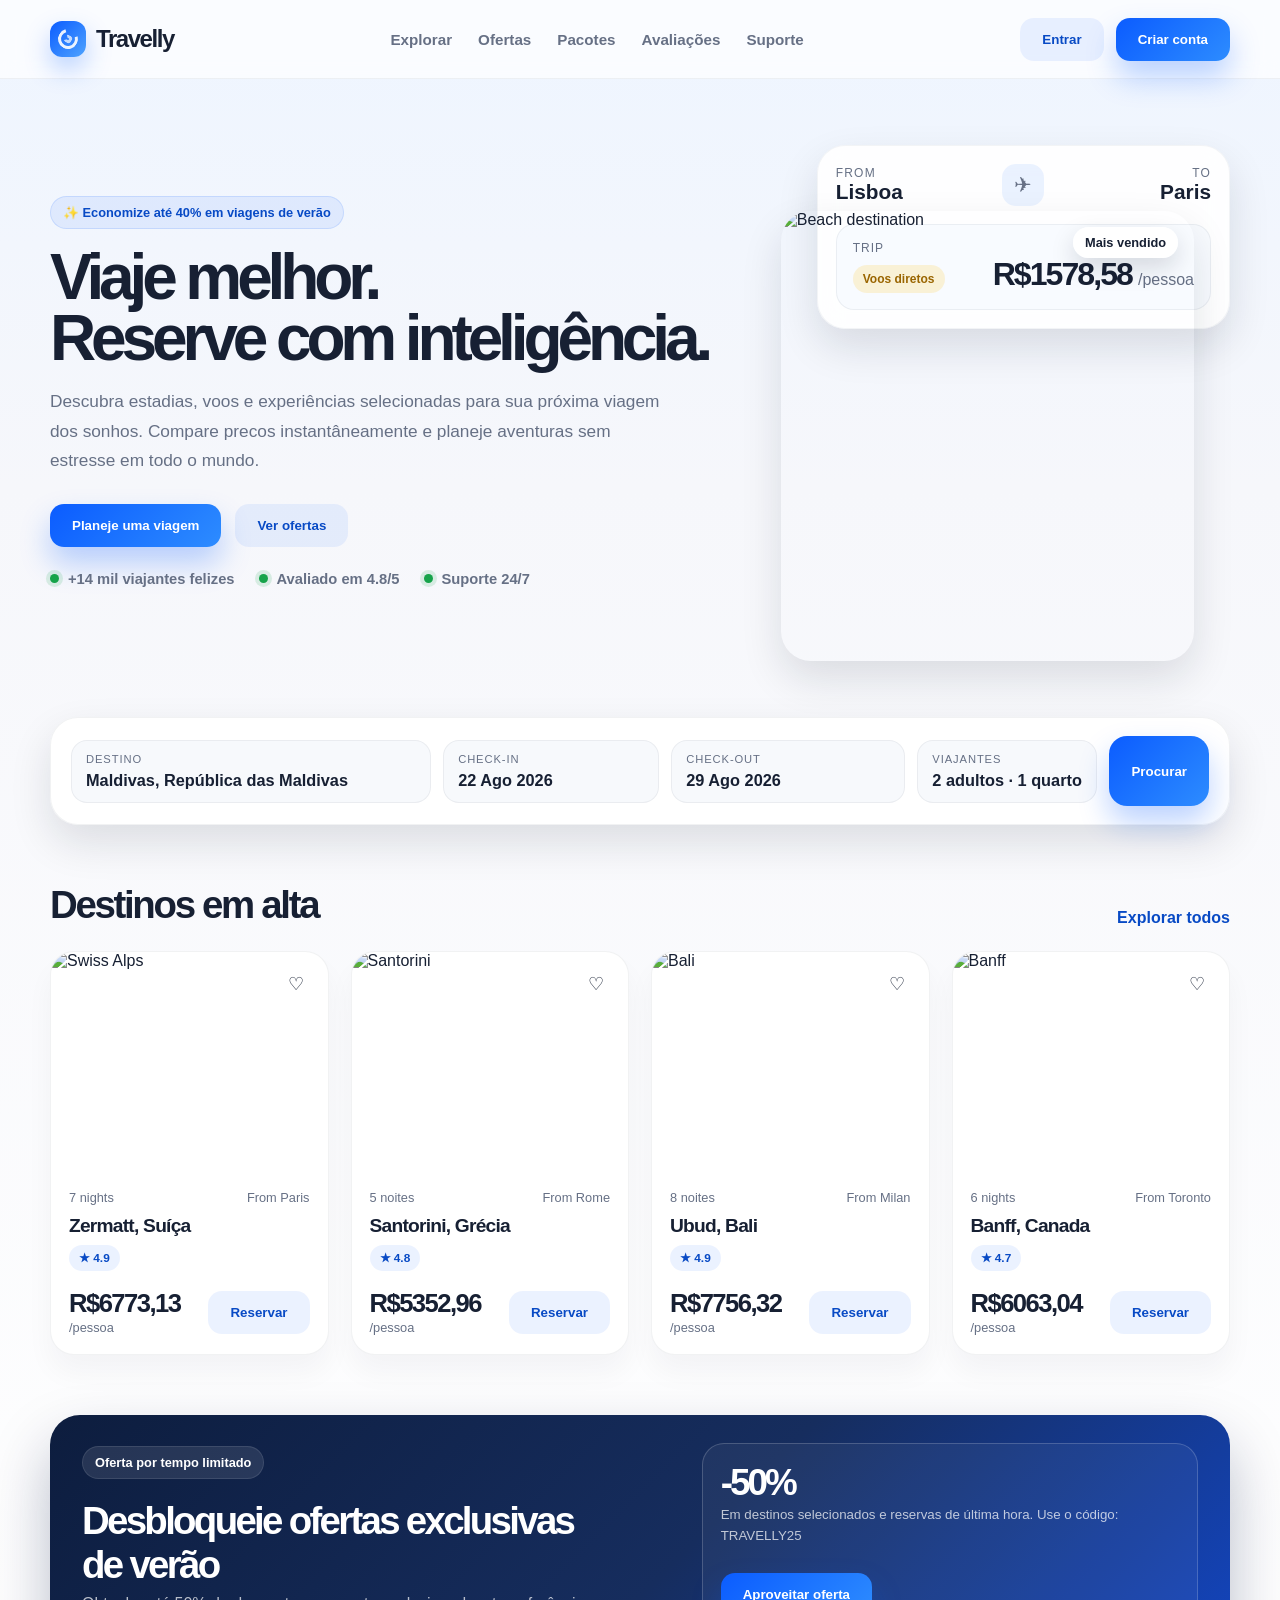
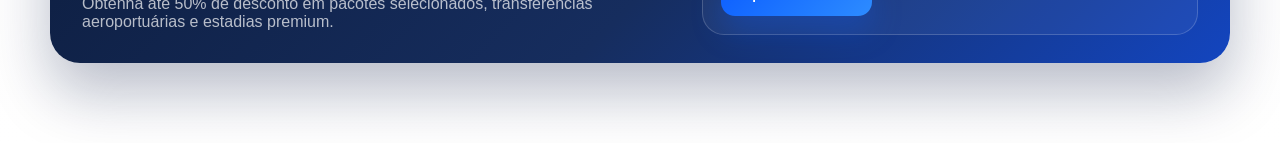
==== index.html @ 36fbe2f3 "Tradução dos <nav>" ====
<!DOCTYPE html>
<html lang="en">
    
  <head>
    <meta charset="UTF-8" />
    <meta name="viewport" content="width=device-width, initial-scale=1.0" />
    <link rel="stylesheet" href="styles.css" />
    <title>Travelly | Reserve sua próxima aventura</title> 
  </head>
  <body>
    
    <header class="topbar">
      <div class="container nav">
        <div class="brand" aria-label="Travelly brand">
          <span class="brand-mark" aria-hidden="true"></span>
          <span>Travelly</span>
        </div>

        <nav class="nav-links" aria-label="Main navigation">
          <a href="#explore">Explorar</a>
          <a href="#offers">Ofertas</a>
          <a href="/pages/packages.html">Pacotes</a>
          <a href="/pages/review.html">Avaliações</a>
          <a href="/pages/support.html">Suporte</a>
        </nav>

        <div class="nav-actions">
          <a href="/pages/login.html"><button class="btn btn-secondary">Entrar</button></a>
          <a href="/pages/createaccount.html"><button class="btn btn-primary">Criar conta</button></a>
        </div>
      </div>
    </header>

    <section class="hero">
      <div class="container hero-inner">
        <div>
          <div class="eyebrow">✨ Economize até 40% em viagens de verão</div>
          <h1>Viaje melhor.<br />Reserve com inteligência.</h1>
          <p class="lead">
            Descubra estadias, voos e experiências selecionadas para sua próxima viagem dos sonhos.
            Compare precos instantâneamente e planeje aventuras sem estresse em todo o mundo.
          </p>

          <div class="hero-actions">
            <button class="btn btn-primary">Planeje uma viagem</button>
            <button class="btn btn-secondary">Ver ofertas</button>
          </div>

          <div class="mini-meta">
            <span><i class="dot"></i>+14 mil viajantes felizes</span>
            <span><i class="dot"></i>Avaliado em 4.8/5 </span>
            <span><i class="dot"></i>Suporte 24/7 </span>
          </div>
        </div>

        <div class="hero-visual" aria-label="Holiday destination showcase">
          <div class="flight-card">
            <div class="journey">
              <div>
                <div style="font-size: 0.75rem; text-transform: uppercase; letter-spacing: 0.1em; color: var(--muted);">From</div>
                <div class="city">Lisboa</div>
              </div>
              <div class="airplane" aria-hidden="true">✈</div>
              <div style="text-align: right;">
                <div style="font-size: 0.75rem; text-transform: uppercase; letter-spacing: 0.1em; color: var(--muted);">To</div>
                <div class="city">Paris</div>
              </div>
            </div>

            <div class="flight-info">
              <div>
                <div style="font-size: 0.75rem; color: var(--muted); text-transform: uppercase; letter-spacing: 0.08em; margin-bottom: 10px;">Trip</div>
                <div class="tag">Voos diretos</div>
              </div>

              <div class="price">
                <strong>R$1578,58</strong>
                <span>/pessoa</span>
              </div>
            </div>
          </div>

          <div class="flight-hero">
            <span class="badge">Mais vendido</span>
            <img src="https://images.unsplash.com/photo-1507525428034-b723cf961d3e?auto=format&fit=crop&w=900&q=80" alt="Beach destination" />
          </div>
        </div>
      </div>
    </section>

    <div class="container booking-bar">
      <div class="booking-panel">
        <div class="booking-grid">
          <div class="field">
            <small>Destino</small>
            <strong>Maldivas, República das Maldivas</strong>
          </div>

          <div class="field">
            <small>Check-in</small>
            <strong>22 Ago 2026</strong>
          </div>

          <div class="field">
            <small>Check-out</small>
            <strong>29 Ago 2026</strong>
          </div>

          <div class="field">
            <small>Viajantes</small>
            <strong>2 adultos · 1 quarto</strong>
          </div>

          <button class="btn btn-primary search-btn">Procurar</button>
        </div>
      </div>
    </div>

    <main>
      <div class="container">
        <div class="section-head" id="explore">
          <h2>Destinos em alta</h2>
          <a href="#" class="link-more">Explorar todos</a>
        </div>

        <section class="cards" aria-label="Destinations">
          <article class="card">
            <div class="card-media">
              <img src="https://images.unsplash.com/photo-1501785888041-af3ef285b470?auto=format&fit=crop&w=900&q=80" alt="Swiss Alps" />
              <span class="favorite">♡</span>
            </div>
            <div class="card-body">
              <div class="meta-row">
                <span>7 nights</span>
                <span>From Paris</span>
              </div>
              <h3 class="destination">Zermatt, Suíça</h3>
              <div class="rating">★ 4.9</div>
              <div class="price-row">
                <div>
                  <strong>R$6773,13</strong>
                  <span>/pessoa</span>
                </div>
                <button class="btn btn-secondary">Reservar</button>
              </div>
            </div>
          </article>

          <article class="card">
            <div class="card-media">
              <img src="https://images.unsplash.com/photo-1493246507139-91e8fad9978e?auto=format&fit=crop&w=900&q=80" alt="Santorini" />
              <span class="favorite">♡</span>
            </div>
            <div class="card-body">
              <div class="meta-row">
                <span>5 noites</span>
                <span>From Rome</span>
              </div>
              <h3 class="destination">Santorini, Grécia</h3>
              <div class="rating">★ 4.8</div>
              <div class="price-row">
                <div>
                  <strong>R$5352,96</strong>
                  <span>/pessoa</span>
                </div>
                <button class="btn btn-secondary">Reservar</button>
              </div>
            </div>
          </article>

          <article class="card">
            <div class="card-media">
              <img src="https://images.unsplash.com/photo-1528127269322-539801943592?auto=format&fit=crop&w=900&q=80" alt="Bali" />
              <span class="favorite">♡</span>
            </div>
            <div class="card-body">
              <div class="meta-row">
                <span>8 noites</span>
                <span>From Milan</span>
              </div>
              <h3 class="destination">Ubud, Bali</h3>
              <div class="rating">★ 4.9</div>
              <div class="price-row">
                <div>
                  <strong>R$7756,32</strong>
                  <span>/pessoa</span>
                </div>
                <button class="btn btn-secondary">Reservar</button>
              </div>
            </div>
          </article>

          <article class="card">
            <div class="card-media">
              <img src="https://images.unsplash.com/photo-1476514525535-07fb3b4ae5f1?auto=format&fit=crop&w=900&q=80" alt="Banff" />
              <span class="favorite">♡</span>
            </div>
            <div class="card-body">
              <div class="meta-row">
                <span>6 nights</span>
                <span>From Toronto</span>
              </div>
              <h3 class="destination">Banff, Canada</h3>
              <div class="rating">★ 4.7</div>
              <div class="price-row">
                <div>
                  <strong>R$6063,04</strong>
                  <span>/pessoa</span>
                </div>
                <button class="btn btn-secondary">Reservar</button>
              </div>
            </div>
          </article>
        </section>

        <div class="cta-banner" id="offers">
          <div>
            <div class="eyebrow" style="background: rgba(255,255,255,0.1); color: white; border-color: rgba(255,255,255,0.1); display: inline-flex; margin-bottom: 20px;">Oferta por tempo limitado</div>
            <h3>Desbloqueie ofertas exclusivas<br />de verão</h3>
            <p>Obtenha até 50% de desconto em pacotes selecionados, transferências aeroportuárias e estadias premium.</p>
          </div>

          <div class="promo-box">
            <div class="discount">-50%</div>
            <small>Em destinos selecionados e reservas de última hora. Use o código: TRAVELLY25</small>
            <br />
            <button class="btn btn-primary" style="margin-top: 8px;">Aproveitar oferta</button>
          </div>
        </div>
      </div>
    </main>
  </body>
</html>
---- styles.css ----
:root {
	--primary: #0b5cff;
	--primary-dark: #084ac5;
	--accent: #ffb703;
	--text: #172033;
	--muted: #667085;
	--card: #ffffff;
	--bg: #f4f7fb;
	--success: #16a34a;
	--shadow: 0 18px 42px rgba(15, 23, 42, 0.12);
}

* { box-sizing: border-box; }

html { scroll-behavior: smooth; }

body {
	margin: 0;
	font-family: Arial, Helvetica, sans-serif;
	background: linear-gradient(180deg, #eef5ff 0%, #f6f7fb 28%, #ffffff 100%);
	color: var(--text);
}

img { max-width: 100%; display: block; }

a { text-decoration: none; color: inherit; }

.container {
	width: min(1180px, calc(100% - 32px));
	margin: 0 auto;
}

.topbar {
	background: rgba(255, 255, 255, 0.7);
	-webkit-backdrop-filter: blur(10px);
	backdrop-filter: blur(10px);
	border-bottom: 1px solid rgba(23, 32, 51, 0.06);
	position: sticky;
	top: 0;
	z-index: 50;
}

.nav {
	display: flex;
	align-items: center;
	justify-content: space-between;
	gap: 20px;
	min-height: 78px;
}

.brand {
	display: flex;
	align-items: center;
	gap: 10px;
	font-weight: 800;
	font-size: 1.5rem;
	letter-spacing: -0.06em;
}

.brand-mark {
	width: 36px;
	height: 36px;
	border-radius: 12px;
	background: linear-gradient(135deg, var(--primary), #4ea3ff);
	position: relative;
	box-shadow: 0 12px 26px rgba(11, 92, 255, 0.28);
}

.brand-mark::before,
.brand-mark::after {
	content: "";
	position: absolute;
	inset: 8px;
	border-radius: 50%;
	border: 3px solid rgba(255, 255, 255, 0.9);
	border-top-color: transparent;
	transform: rotate(30deg);
}

.brand-mark::after {
	inset: 14px;
	border-color: rgba(255, 255, 255, 0.7);
	border-left-color: transparent;
}

.nav-links {
	display: flex;
	align-items: center;
	gap: 26px;
	color: var(--muted);
	font-weight: 600;
	font-size: 0.95rem;
}

.nav-links a:hover { color: var(--text); }

.nav-actions {
	display: flex;
	align-items: center;
	gap: 12px;
}

.btn {
	display: inline-flex;
	align-items: center;
	justify-content: center;
	border: none;
	border-radius: 14px;
	padding: 14px 22px;
	font-weight: 700;
	cursor: pointer;
	transition: transform 0.2s ease, box-shadow 0.2s ease;
}

.btn:hover { transform: translateY(-1px); }

.btn-primary {
	background: linear-gradient(135deg, var(--primary), #2d8cff);
	color: white;
	box-shadow: 0 16px 30px rgba(11, 92, 255, 0.28);
}

.btn-secondary {
	background: rgba(11, 92, 255, 0.08);
	color: var(--primary-dark);
}

.hero {
	position: relative;
	padding: 42px 0 72px;
}

.hero-inner {
	display: grid;
	grid-template-columns: 1.2fr 0.8fr;
	align-items: center;
	gap: 32px;
}

.eyebrow {
	display: inline-flex;
	align-items: center;
	gap: 8px;
	background: rgba(11, 92, 255, 0.08);
	color: var(--primary-dark);
	border: 1px solid rgba(11, 92, 255, 0.12);
	padding: 8px 12px;
	border-radius: 999px;
	font-size: 0.8rem;
	font-weight: 700;
	margin-bottom: 18px;
}

h1 {
	font-size: clamp(2.8rem, 5vw, 5rem);
	line-height: 0.96;
	letter-spacing: -0.08em;
	margin: 0 0 18px;
}

.lead {
	font-size: 1.08rem;
	color: var(--muted);
	line-height: 1.7;
	max-width: 620px;
}

.hero-actions {
	display: flex;
	align-items: center;
	gap: 14px;
	margin: 28px 0 24px;
}

.mini-meta {
	display: flex;
	flex-wrap: wrap;
	align-items: center;
	gap: 24px;
	color: var(--muted);
	font-size: 0.92rem;
	font-weight: 600;
}

.mini-meta span { display: flex; align-items: center; gap: 9px; }

.dot {
	width: 9px;
	height: 9px;
	border-radius: 50%;
	background: var(--success);
	box-shadow: 0 0 0 4px rgba(22, 163, 74, 0.14);
}

.hero-visual { position: relative; min-height: 540px; }

.flight-card {
	position: absolute;
	right: 0;
	top: 24px;
	width: min(90%, 420px);
	background: rgba(255, 255, 255, 0.9);
	-webkit-backdrop-filter: blur(12px);
	backdrop-filter: blur(12px);
	border: 1px solid rgba(100, 116, 139, 0.08);
	border-radius: 28px;
	box-shadow: var(--shadow);
	padding: 18px;
}

.flight-hero {
	position: absolute;
	left: 10px;
	bottom: 0;
	width: min(90%, 430px);
	border-radius: 30px;
	overflow: hidden;
	box-shadow: var(--shadow);
}

.flight-hero img { width: 100%; height: 450px; object-fit: cover; }

.badge {
	position: absolute;
	top: 16px;
	right: 16px;
	background: rgba(255, 255, 255, 0.9);
	color: var(--text);
	border-radius: 999px;
	padding: 8px 12px;
	font-size: 0.8rem;
	font-weight: 700;
	box-shadow: 0 10px 25px rgba(15, 23, 42, 0.15);
}

.journey {
	display: grid;
	grid-template-columns: 1fr auto 1fr;
	align-items: center;
	gap: 14px;
	margin-bottom: 18px;
	font-size: 0.88rem;
	color: var(--muted);
}

.city { font-size: 1.3rem; font-weight: 800; color: var(--text); }

.airplane {
	width: 42px;
	height: 42px;
	display: grid;
	place-items: center;
	font-size: 1.3rem;
	background: rgba(11, 92, 255, 0.08);
	border-radius: 14px;
}

.flight-info {
	display: flex;
	justify-content: space-between;
	align-items: end;
	gap: 12px;
	background: #f8fbff;
	border: 1px solid rgba(23, 32, 51, 0.06);
	border-radius: 18px;
	padding: 16px;
}

.price { display: flex; align-items: baseline; gap: 6px; }
.price strong { font-size: 2rem; letter-spacing: -0.06em; }
.price span { color: var(--muted); }

.tag {
	display: inline-block;
	background: rgba(255, 183, 3, 0.16);
	color: #9a6500;
	border-radius: 999px;
	padding: 7px 10px;
	font-size: 0.75rem;
	font-weight: 800;
}

.booking-bar { position: relative; margin-top: -16px; z-index: 10; }

.booking-panel {
	background: rgba(255, 255, 255, 0.9);
	border: 1px solid rgba(23, 32, 51, 0.06);
	border-radius: 28px;
	box-shadow: var(--shadow);
	padding: 18px 20px;
}

.booking-grid {
	display: grid;
	grid-template-columns: 2fr 1.2fr 1.3fr 1fr auto;
	gap: 12px;
	align-items: center;
}

.field {
	background: #f7f9fc;
	border: 1px solid rgba(23, 32, 51, 0.06);
	border-radius: 16px;
	padding: 12px 14px;
}

.field small {
	display: block;
	font-size: 0.7rem;
	color: var(--muted);
	margin-bottom: 6px;
	text-transform: uppercase;
	letter-spacing: 0.08em;
}

.field strong { display: block; font-size: 1.02rem; }
.search-btn { height: 100%; min-height: 70px; border-radius: 18px; }

main { padding: 58px 0 80px; }

.section-head {
	display: flex;
	align-items: end;
	justify-content: space-between;
	gap: 20px;
	margin-bottom: 24px;
}

.section-head h2 {
	margin: 0;
	font-size: clamp(2rem, 3vw, 2.7rem);
	letter-spacing: -0.06em;
}

.link-more { color: var(--primary-dark); font-weight: 700; }

.cards {
	display: grid;
	grid-template-columns: repeat(4, minmax(0, 1fr));
	gap: 22px;
}

.card {
	background: var(--card);
	border: 1px solid rgba(23, 32, 51, 0.06);
	border-radius: 24px;
	overflow: hidden;
	box-shadow: 0 18px 28px rgba(15, 23, 42, 0.04);
}

.card-media { position: relative; height: 220px; }
.card-media img { width: 100%; height: 100%; object-fit: cover; }

.favorite {
	position: absolute;
	top: 14px;
	right: 14px;
	width: 36px;
	height: 36px;
	border-radius: 50%;
	display: grid;
	place-items: center;
	background: rgba(255, 255, 255, 0.9);
	font-size: 1.1rem;
}

.card-body { padding: 18px; }

.meta-row {
	display: flex;
	justify-content: space-between;
	gap: 12px;
	color: var(--muted);
	font-size: 0.8rem;
	margin-bottom: 10px;
}

.destination {
	font-size: 1.2rem;
	font-weight: 800;
	letter-spacing: -0.04em;
	margin: 0 0 8px;
}

.rating {
	display: inline-flex;
	align-items: center;
	gap: 6px;
	background: rgba(11, 92, 255, 0.08);
	color: var(--primary-dark);
	padding: 6px 10px;
	border-radius: 999px;
	font-size: 0.74rem;
	font-weight: 700;
}

.price-row {
	display: flex;
	justify-content: space-between;
	align-items: center;
	margin-top: 18px;
	gap: 12px;
}

.price-row strong { font-size: 1.6rem; letter-spacing: -0.06em; }
.price-row span { color: var(--muted); font-size: 0.8rem; }

.cta-banner {
	margin-top: 60px;
	background: linear-gradient(135deg, #0d1d3e, #162d5e 54%, #1345bf);
	border-radius: 30px;
	padding: 28px 32px;
	color: white;
	display: grid;
	grid-template-columns: 1.2fr 1fr;
	align-items: center;
	gap: 24px;
	box-shadow: 0 30px 60px rgba(7, 22, 64, 0.28);
}

.cta-banner h3 {
	margin: 0 0 8px;
	font-size: clamp(2rem, 3vw, 3rem);
	letter-spacing: -0.07em;
}

.cta-banner p { margin: 0; color: rgba(255, 255, 255, 0.7); font-size: 1rem; }

.promo-box {
	background: rgba(255, 255, 255, 0.05);
	border: 1px solid rgba(255, 255, 255, 0.18);
	border-radius: 22px;
	padding: 18px;
}

.promo-box .discount { font-size: 2.3rem; font-weight: 800; letter-spacing: -0.08em; }
.promo-box small { display: block; line-height: 1.6; color: rgba(255, 255, 255, 0.72); }

@media (max-width: 1024px) {
	.hero-inner, .cta-banner, .cards { grid-template-columns: 1fr 1fr; }
	.booking-grid { grid-template-columns: 1fr 1fr 1fr; }
	.search-btn { min-height: 58px; }
}

@media (max-width: 760px) {
	.nav-links, .nav-actions { display: none; }
	.hero-inner, .cards, .booking-grid, .cta-banner { grid-template-columns: 1fr; }
	.hero-visual { min-height: 420px; }
	.flight-card { width: 100%; position: relative; top: 0; }
	.flight-hero { position: relative; left: 0; width: 100%; }
	.section-head { flex-direction: column; align-items: flex-start; }
}
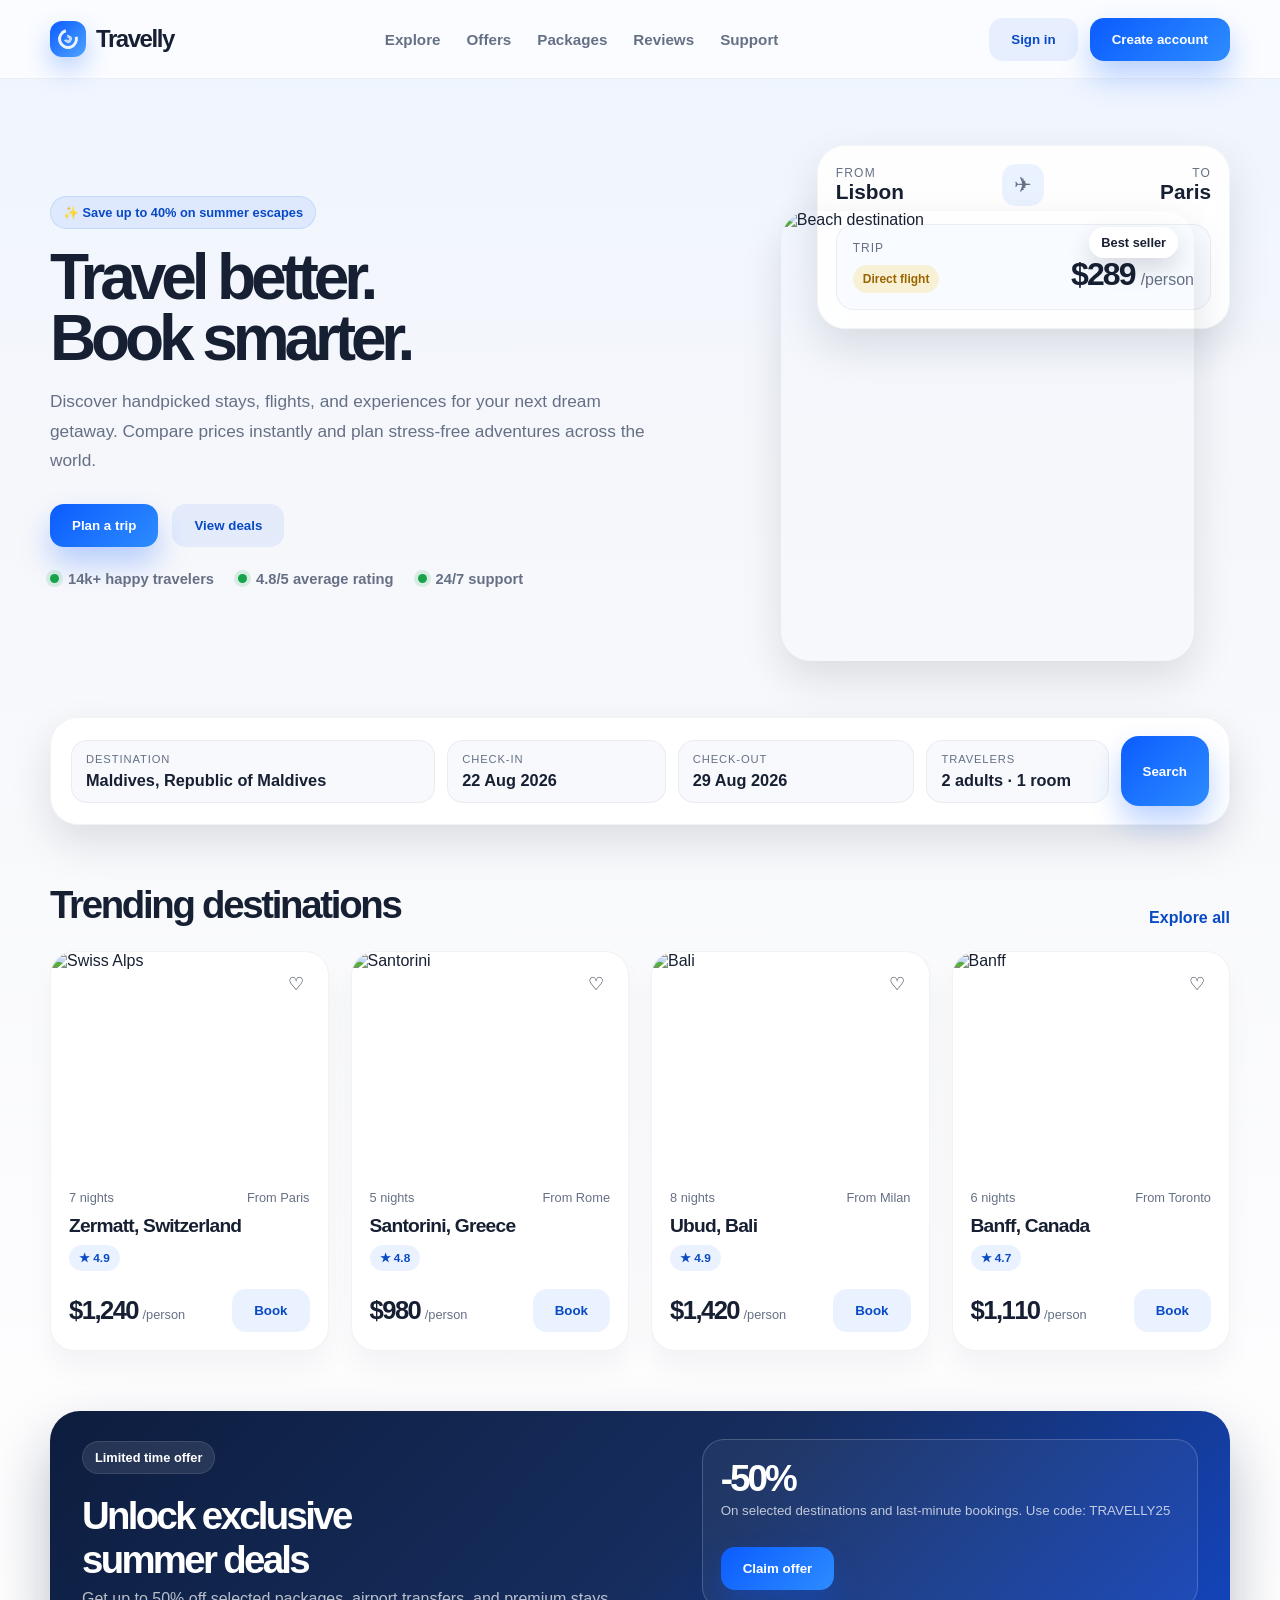
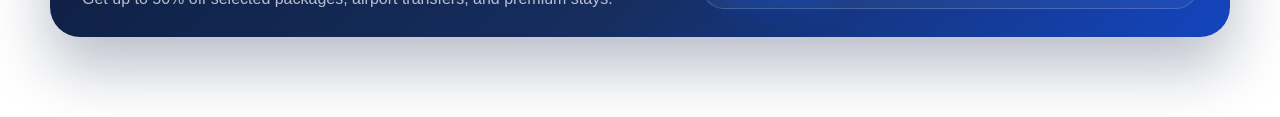
==== commit f6fda69e: "Introdução da page support e redirecionamento em todas as pages pelo nome Travelly" ====
--- a/index.html
+++ b/index.html
@@ -5,7 +5,7 @@
     <meta charset="UTF-8" />
     <meta name="viewport" content="width=device-width, initial-scale=1.0" />
     <link rel="stylesheet" href="styles.css" />
-    <title>Travelly | Reserve sua próxima aventura</title> 
+    <title>Travelly | Book your next adventure</title> 
   </head>
   <body>
     
@@ -13,20 +13,20 @@
       <div class="container nav">
         <div class="brand" aria-label="Travelly brand">
           <span class="brand-mark" aria-hidden="true"></span>
-          <span>Travelly</span>
+          <a href="/index.html"><span>Travelly</span></a>
         </div>
 
         <nav class="nav-links" aria-label="Main navigation">
-          <a href="#explore">Explorar</a>
-          <a href="#offers">Ofertas</a>
-          <a href="/pages/packages.html">Pacotes</a>
-          <a href="/pages/review.html">Avaliações</a>
-          <a href="/pages/support.html">Suporte</a>
+          <a href="#explore">Explore</a>
+          <a href="#offers">Offers</a>
+          <a href="/pages/packages.html">Packages</a>
+          <a href="/pages/review.html">Reviews</a>
+          <a href="/pages/support.html">Support</a>
         </nav>
 
         <div class="nav-actions">
-          <a href="/pages/login.html"><button class="btn btn-secondary">Entrar</button></a>
-          <a href="/pages/createaccount.html"><button class="btn btn-primary">Criar conta</button></a>
+          <a href="/pages/login.html"><button class="btn btn-secondary">Sign in</button></a>
+          <a href="/pages/createaccount.html"><button class="btn btn-primary">Create account</button></a>
         </div>
       </div>
     </header>
@@ -34,22 +34,22 @@
     <section class="hero">
       <div class="container hero-inner">
         <div>
-          <div class="eyebrow">✨ Economize até 40% em viagens de verão</div>
-          <h1>Viaje melhor.<br />Reserve com inteligência.</h1>
+          <div class="eyebrow">✨ Save up to 40% on summer escapes</div>
+          <h1>Travel better.<br />Book smarter.</h1>
           <p class="lead">
-            Descubra estadias, voos e experiências selecionadas para sua próxima viagem dos sonhos.
-            Compare precos instantâneamente e planeje aventuras sem estresse em todo o mundo.
+            Discover handpicked stays, flights, and experiences for your next dream getaway.
+            Compare prices instantly and plan stress-free adventures across the world.
           </p>
 
           <div class="hero-actions">
-            <button class="btn btn-primary">Planeje uma viagem</button>
-            <button class="btn btn-secondary">Ver ofertas</button>
+            <button class="btn btn-primary">Plan a trip</button>
+            <button class="btn btn-secondary">View deals</button>
           </div>
 
           <div class="mini-meta">
-            <span><i class="dot"></i>+14 mil viajantes felizes</span>
-            <span><i class="dot"></i>Avaliado em 4.8/5 </span>
-            <span><i class="dot"></i>Suporte 24/7 </span>
+            <span><i class="dot"></i>14k+ happy travelers</span>
+            <span><i class="dot"></i>4.8/5 average rating</span>
+            <span><i class="dot"></i>24/7 support</span>
           </div>
         </div>
 
@@ -58,7 +58,7 @@
             <div class="journey">
               <div>
                 <div style="font-size: 0.75rem; text-transform: uppercase; letter-spacing: 0.1em; color: var(--muted);">From</div>
-                <div class="city">Lisboa</div>
+                <div class="city">Lisbon</div>
               </div>
               <div class="airplane" aria-hidden="true">✈</div>
               <div style="text-align: right;">
@@ -70,18 +70,18 @@
             <div class="flight-info">
               <div>
                 <div style="font-size: 0.75rem; color: var(--muted); text-transform: uppercase; letter-spacing: 0.08em; margin-bottom: 10px;">Trip</div>
-                <div class="tag">Voos diretos</div>
+                <div class="tag">Direct flight</div>
               </div>
 
               <div class="price">
-                <strong>R$1578,58</strong>
-                <span>/pessoa</span>
+                <strong>$289</strong>
+                <span>/person</span>
               </div>
             </div>
           </div>
 
           <div class="flight-hero">
-            <span class="badge">Mais vendido</span>
+            <span class="badge">Best seller</span>
             <img src="https://images.unsplash.com/photo-1507525428034-b723cf961d3e?auto=format&fit=crop&w=900&q=80" alt="Beach destination" />
           </div>
         </div>
@@ -92,26 +92,26 @@
       <div class="booking-panel">
         <div class="booking-grid">
           <div class="field">
-            <small>Destino</small>
-            <strong>Maldivas, República das Maldivas</strong>
+            <small>Destination</small>
+            <strong>Maldives, Republic of Maldives</strong>
           </div>
 
           <div class="field">
             <small>Check-in</small>
-            <strong>22 Ago 2026</strong>
+            <strong>22 Aug 2026</strong>
           </div>
 
           <div class="field">
             <small>Check-out</small>
-            <strong>29 Ago 2026</strong>
-          </div>
-
-          <div class="field">
-            <small>Viajantes</small>
-            <strong>2 adultos · 1 quarto</strong>
-          </div>
-
-          <button class="btn btn-primary search-btn">Procurar</button>
+            <strong>29 Aug 2026</strong>
+          </div>
+
+          <div class="field">
+            <small>Travelers</small>
+            <strong>2 adults · 1 room</strong>
+          </div>
+
+          <button class="btn btn-primary search-btn">Search</button>
         </div>
       </div>
     </div>
@@ -119,8 +119,8 @@
     <main>
       <div class="container">
         <div class="section-head" id="explore">
-          <h2>Destinos em alta</h2>
-          <a href="#" class="link-more">Explorar todos</a>
+          <h2>Trending destinations</h2>
+          <a href="#" class="link-more">Explore all</a>
         </div>
 
         <section class="cards" aria-label="Destinations">
@@ -134,14 +134,14 @@
                 <span>7 nights</span>
                 <span>From Paris</span>
               </div>
-              <h3 class="destination">Zermatt, Suíça</h3>
+              <h3 class="destination">Zermatt, Switzerland</h3>
               <div class="rating">★ 4.9</div>
               <div class="price-row">
                 <div>
-                  <strong>R$6773,13</strong>
-                  <span>/pessoa</span>
-                </div>
-                <button class="btn btn-secondary">Reservar</button>
+                  <strong>$1,240</strong>
+                  <span>/person</span>
+                </div>
+                <button class="btn btn-secondary">Book</button>
               </div>
             </div>
           </article>
@@ -153,17 +153,17 @@
             </div>
             <div class="card-body">
               <div class="meta-row">
-                <span>5 noites</span>
+                <span>5 nights</span>
                 <span>From Rome</span>
               </div>
-              <h3 class="destination">Santorini, Grécia</h3>
+              <h3 class="destination">Santorini, Greece</h3>
               <div class="rating">★ 4.8</div>
               <div class="price-row">
                 <div>
-                  <strong>R$5352,96</strong>
-                  <span>/pessoa</span>
-                </div>
-                <button class="btn btn-secondary">Reservar</button>
+                  <strong>$980</strong>
+                  <span>/person</span>
+                </div>
+                <button class="btn btn-secondary">Book</button>
               </div>
             </div>
           </article>
@@ -175,17 +175,17 @@
             </div>
             <div class="card-body">
               <div class="meta-row">
-                <span>8 noites</span>
+                <span>8 nights</span>
                 <span>From Milan</span>
               </div>
               <h3 class="destination">Ubud, Bali</h3>
               <div class="rating">★ 4.9</div>
               <div class="price-row">
                 <div>
-                  <strong>R$7756,32</strong>
-                  <span>/pessoa</span>
-                </div>
-                <button class="btn btn-secondary">Reservar</button>
+                  <strong>$1,420</strong>
+                  <span>/person</span>
+                </div>
+                <button class="btn btn-secondary">Book</button>
               </div>
             </div>
           </article>
@@ -204,10 +204,10 @@
               <div class="rating">★ 4.7</div>
               <div class="price-row">
                 <div>
-                  <strong>R$6063,04</strong>
-                  <span>/pessoa</span>
-                </div>
-                <button class="btn btn-secondary">Reservar</button>
+                  <strong>$1,110</strong>
+                  <span>/person</span>
+                </div>
+                <button class="btn btn-secondary">Book</button>
               </div>
             </div>
           </article>
@@ -215,16 +215,16 @@
 
         <div class="cta-banner" id="offers">
           <div>
-            <div class="eyebrow" style="background: rgba(255,255,255,0.1); color: white; border-color: rgba(255,255,255,0.1); display: inline-flex; margin-bottom: 20px;">Oferta por tempo limitado</div>
-            <h3>Desbloqueie ofertas exclusivas<br />de verão</h3>
-            <p>Obtenha até 50% de desconto em pacotes selecionados, transferências aeroportuárias e estadias premium.</p>
+            <div class="eyebrow" style="background: rgba(255,255,255,0.1); color: white; border-color: rgba(255,255,255,0.1); display: inline-flex; margin-bottom: 20px;">Limited time offer</div>
+            <h3>Unlock exclusive<br />summer deals</h3>
+            <p>Get up to 50% off selected packages, airport transfers, and premium stays.</p>
           </div>
 
           <div class="promo-box">
             <div class="discount">-50%</div>
-            <small>Em destinos selecionados e reservas de última hora. Use o código: TRAVELLY25</small>
+            <small>On selected destinations and last-minute bookings. Use code: TRAVELLY25</small>
             <br />
-            <button class="btn btn-primary" style="margin-top: 8px;">Aproveitar oferta</button>
+            <button class="btn btn-primary" style="margin-top: 8px;">Claim offer</button>
           </div>
         </div>
       </div>
--- a/styles.css
+++ b/styles.css
@@ -28,6 +28,17 @@
 .container {
 	width: min(1180px, calc(100% - 32px));
 	margin: 0 auto;
+
+}
+
+.container-support {
+	min-width: 100%;
+	margin: 0 auto;
+	padding: 5rem 5rem;
+	display: flex;
+	align-items: center;
+	justify-content: space-between;
+	gap: 4rem;
 }
 
 .topbar {
@@ -128,6 +139,11 @@
 .hero {
 	position: relative;
 	padding: 42px 0 72px;
+}
+
+.support-hero {
+	position: relative;
+	padding: 2rem 0rem;
 }
 
 .hero-inner {
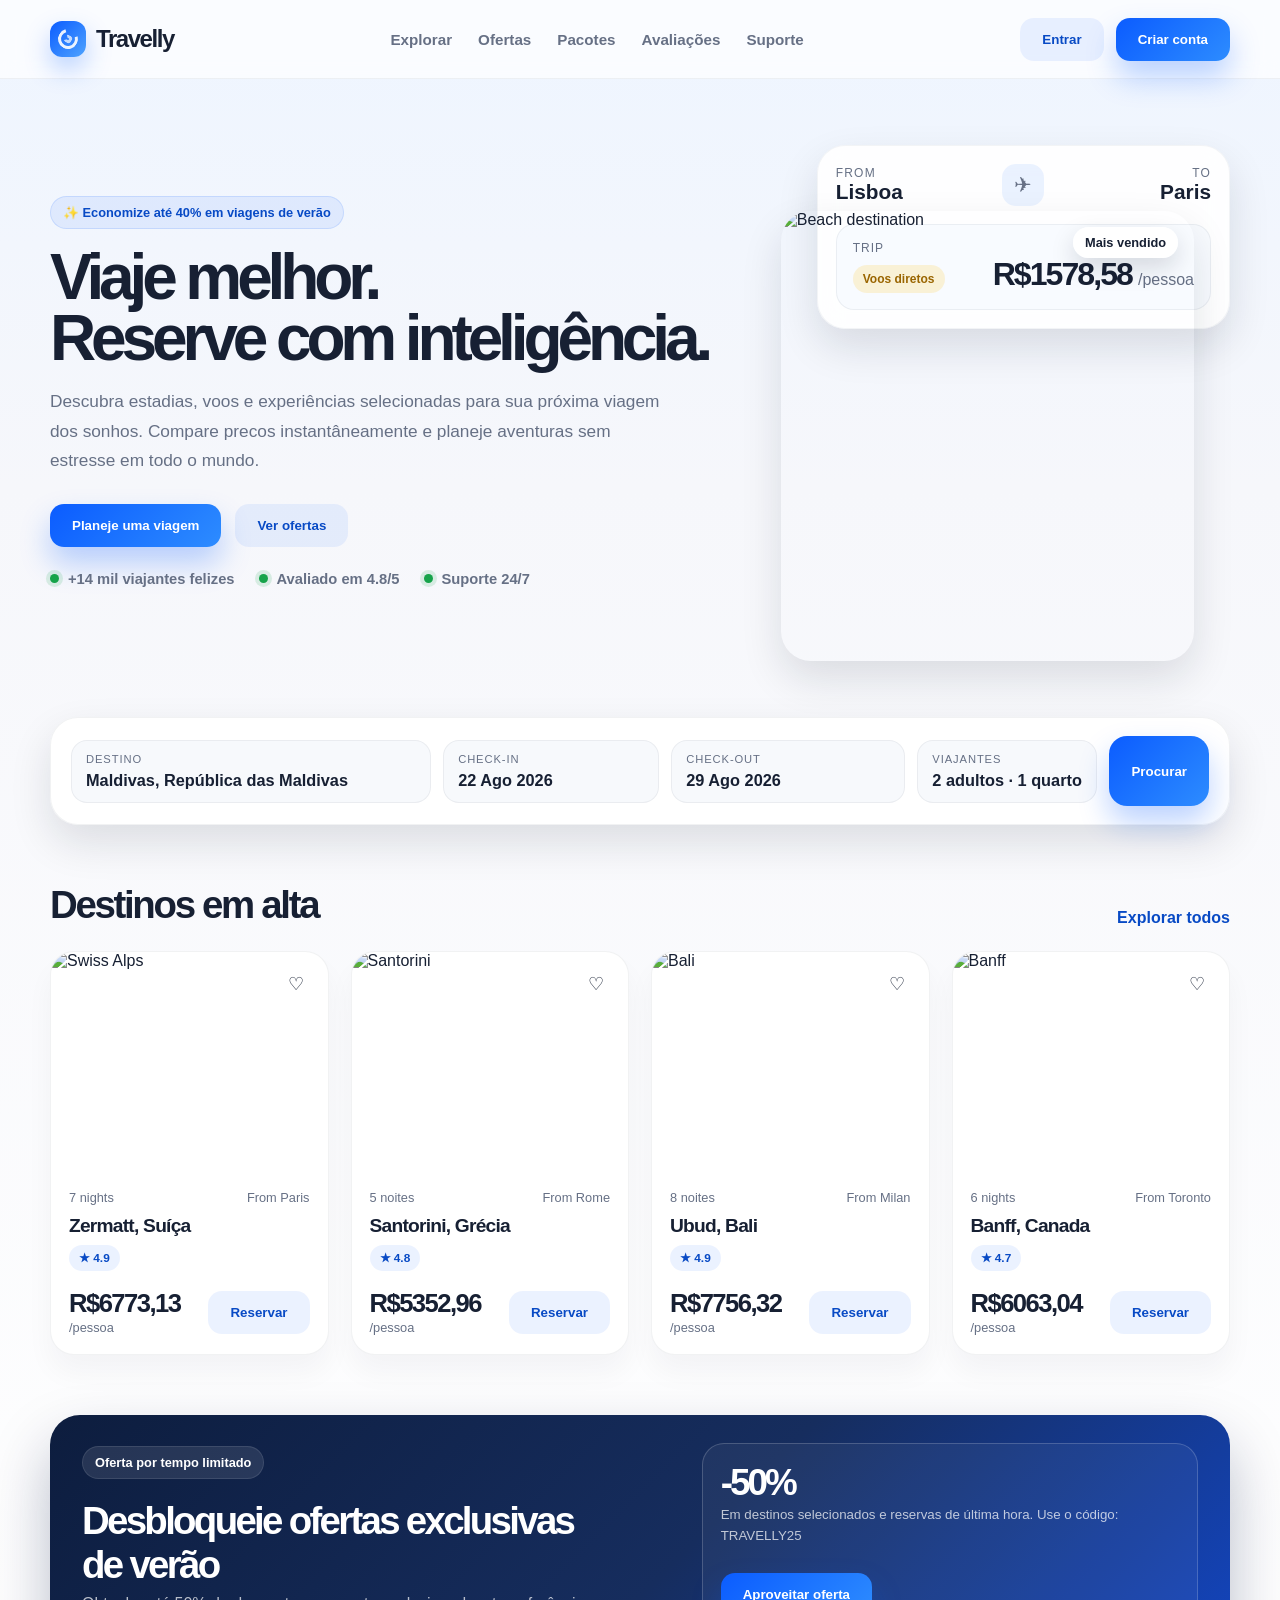
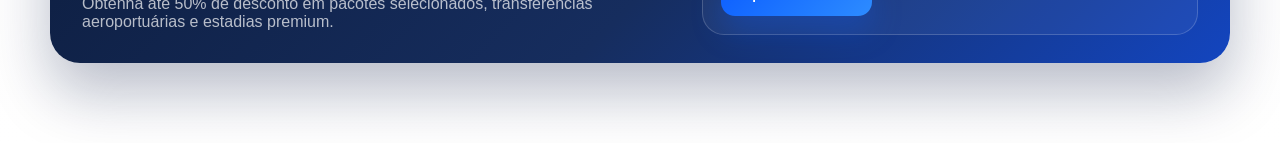
==== commit 13097045: "Introdução da page support e redirecionamento em todas as pages pelo nome Travelly" ====
--- a/index.html
+++ b/index.html
@@ -5,7 +5,7 @@
     <meta charset="UTF-8" />
     <meta name="viewport" content="width=device-width, initial-scale=1.0" />
     <link rel="stylesheet" href="styles.css" />
-    <title>Travelly | Book your next adventure</title> 
+    <title>Travelly | Reserve sua próxima aventura</title> 
   </head>
   <body>
     
@@ -17,16 +17,16 @@
         </div>
 
         <nav class="nav-links" aria-label="Main navigation">
-          <a href="#explore">Explore</a>
-          <a href="#offers">Offers</a>
-          <a href="/pages/packages.html">Packages</a>
-          <a href="/pages/review.html">Reviews</a>
-          <a href="/pages/support.html">Support</a>
+          <a href="#explore">Explorar</a>
+          <a href="#offers">Ofertas</a>
+          <a href="/pages/packages.html">Pacotes</a>
+          <a href="/pages/review.html">Avaliações</a>
+          <a href="/pages/support.html">Suporte</a>
         </nav>
 
         <div class="nav-actions">
-          <a href="/pages/login.html"><button class="btn btn-secondary">Sign in</button></a>
-          <a href="/pages/createaccount.html"><button class="btn btn-primary">Create account</button></a>
+          <a href="/pages/login.html"><button class="btn btn-secondary">Entrar</button></a>
+          <a href="/pages/createaccount.html"><button class="btn btn-primary">Criar conta</button></a>
         </div>
       </div>
     </header>
@@ -34,22 +34,22 @@
     <section class="hero">
       <div class="container hero-inner">
         <div>
-          <div class="eyebrow">✨ Save up to 40% on summer escapes</div>
-          <h1>Travel better.<br />Book smarter.</h1>
+          <div class="eyebrow">✨ Economize até 40% em viagens de verão</div>
+          <h1>Viaje melhor.<br />Reserve com inteligência.</h1>
           <p class="lead">
-            Discover handpicked stays, flights, and experiences for your next dream getaway.
-            Compare prices instantly and plan stress-free adventures across the world.
+            Descubra estadias, voos e experiências selecionadas para sua próxima viagem dos sonhos.
+            Compare precos instantâneamente e planeje aventuras sem estresse em todo o mundo.
           </p>
 
           <div class="hero-actions">
-            <button class="btn btn-primary">Plan a trip</button>
-            <button class="btn btn-secondary">View deals</button>
+            <button class="btn btn-primary">Planeje uma viagem</button>
+            <button class="btn btn-secondary">Ver ofertas</button>
           </div>
 
           <div class="mini-meta">
-            <span><i class="dot"></i>14k+ happy travelers</span>
-            <span><i class="dot"></i>4.8/5 average rating</span>
-            <span><i class="dot"></i>24/7 support</span>
+            <span><i class="dot"></i>+14 mil viajantes felizes</span>
+            <span><i class="dot"></i>Avaliado em 4.8/5 </span>
+            <span><i class="dot"></i>Suporte 24/7 </span>
           </div>
         </div>
 
@@ -58,7 +58,7 @@
             <div class="journey">
               <div>
                 <div style="font-size: 0.75rem; text-transform: uppercase; letter-spacing: 0.1em; color: var(--muted);">From</div>
-                <div class="city">Lisbon</div>
+                <div class="city">Lisboa</div>
               </div>
               <div class="airplane" aria-hidden="true">✈</div>
               <div style="text-align: right;">
@@ -70,18 +70,18 @@
             <div class="flight-info">
               <div>
                 <div style="font-size: 0.75rem; color: var(--muted); text-transform: uppercase; letter-spacing: 0.08em; margin-bottom: 10px;">Trip</div>
-                <div class="tag">Direct flight</div>
+                <div class="tag">Voos diretos</div>
               </div>
 
               <div class="price">
-                <strong>$289</strong>
-                <span>/person</span>
+                <strong>R$1578,58</strong>
+                <span>/pessoa</span>
               </div>
             </div>
           </div>
 
           <div class="flight-hero">
-            <span class="badge">Best seller</span>
+            <span class="badge">Mais vendido</span>
             <img src="https://images.unsplash.com/photo-1507525428034-b723cf961d3e?auto=format&fit=crop&w=900&q=80" alt="Beach destination" />
           </div>
         </div>
@@ -92,26 +92,26 @@
       <div class="booking-panel">
         <div class="booking-grid">
           <div class="field">
-            <small>Destination</small>
-            <strong>Maldives, Republic of Maldives</strong>
+            <small>Destino</small>
+            <strong>Maldivas, República das Maldivas</strong>
           </div>
 
           <div class="field">
             <small>Check-in</small>
-            <strong>22 Aug 2026</strong>
+            <strong>22 Ago 2026</strong>
           </div>
 
           <div class="field">
             <small>Check-out</small>
-            <strong>29 Aug 2026</strong>
-          </div>
-
-          <div class="field">
-            <small>Travelers</small>
-            <strong>2 adults · 1 room</strong>
-          </div>
-
-          <button class="btn btn-primary search-btn">Search</button>
+            <strong>29 Ago 2026</strong>
+          </div>
+
+          <div class="field">
+            <small>Viajantes</small>
+            <strong>2 adultos · 1 quarto</strong>
+          </div>
+
+          <button class="btn btn-primary search-btn">Procurar</button>
         </div>
       </div>
     </div>
@@ -119,8 +119,8 @@
     <main>
       <div class="container">
         <div class="section-head" id="explore">
-          <h2>Trending destinations</h2>
-          <a href="#" class="link-more">Explore all</a>
+          <h2>Destinos em alta</h2>
+          <a href="#" class="link-more">Explorar todos</a>
         </div>
 
         <section class="cards" aria-label="Destinations">
@@ -134,14 +134,14 @@
                 <span>7 nights</span>
                 <span>From Paris</span>
               </div>
-              <h3 class="destination">Zermatt, Switzerland</h3>
+              <h3 class="destination">Zermatt, Suíça</h3>
               <div class="rating">★ 4.9</div>
               <div class="price-row">
                 <div>
-                  <strong>$1,240</strong>
-                  <span>/person</span>
-                </div>
-                <button class="btn btn-secondary">Book</button>
+                  <strong>R$6773,13</strong>
+                  <span>/pessoa</span>
+                </div>
+                <button class="btn btn-secondary">Reservar</button>
               </div>
             </div>
           </article>
@@ -153,17 +153,17 @@
             </div>
             <div class="card-body">
               <div class="meta-row">
-                <span>5 nights</span>
+                <span>5 noites</span>
                 <span>From Rome</span>
               </div>
-              <h3 class="destination">Santorini, Greece</h3>
+              <h3 class="destination">Santorini, Grécia</h3>
               <div class="rating">★ 4.8</div>
               <div class="price-row">
                 <div>
-                  <strong>$980</strong>
-                  <span>/person</span>
-                </div>
-                <button class="btn btn-secondary">Book</button>
+                  <strong>R$5352,96</strong>
+                  <span>/pessoa</span>
+                </div>
+                <button class="btn btn-secondary">Reservar</button>
               </div>
             </div>
           </article>
@@ -175,17 +175,17 @@
             </div>
             <div class="card-body">
               <div class="meta-row">
-                <span>8 nights</span>
+                <span>8 noites</span>
                 <span>From Milan</span>
               </div>
               <h3 class="destination">Ubud, Bali</h3>
               <div class="rating">★ 4.9</div>
               <div class="price-row">
                 <div>
-                  <strong>$1,420</strong>
-                  <span>/person</span>
-                </div>
-                <button class="btn btn-secondary">Book</button>
+                  <strong>R$7756,32</strong>
+                  <span>/pessoa</span>
+                </div>
+                <button class="btn btn-secondary">Reservar</button>
               </div>
             </div>
           </article>
@@ -204,10 +204,10 @@
               <div class="rating">★ 4.7</div>
               <div class="price-row">
                 <div>
-                  <strong>$1,110</strong>
-                  <span>/person</span>
-                </div>
-                <button class="btn btn-secondary">Book</button>
+                  <strong>R$6063,04</strong>
+                  <span>/pessoa</span>
+                </div>
+                <button class="btn btn-secondary">Reservar</button>
               </div>
             </div>
           </article>
@@ -215,16 +215,16 @@
 
         <div class="cta-banner" id="offers">
           <div>
-            <div class="eyebrow" style="background: rgba(255,255,255,0.1); color: white; border-color: rgba(255,255,255,0.1); display: inline-flex; margin-bottom: 20px;">Limited time offer</div>
-            <h3>Unlock exclusive<br />summer deals</h3>
-            <p>Get up to 50% off selected packages, airport transfers, and premium stays.</p>
+            <div class="eyebrow" style="background: rgba(255,255,255,0.1); color: white; border-color: rgba(255,255,255,0.1); display: inline-flex; margin-bottom: 20px;">Oferta por tempo limitado</div>
+            <h3>Desbloqueie ofertas exclusivas<br />de verão</h3>
+            <p>Obtenha até 50% de desconto em pacotes selecionados, transferências aeroportuárias e estadias premium.</p>
           </div>
 
           <div class="promo-box">
             <div class="discount">-50%</div>
-            <small>On selected destinations and last-minute bookings. Use code: TRAVELLY25</small>
+            <small>Em destinos selecionados e reservas de última hora. Use o código: TRAVELLY25</small>
             <br />
-            <button class="btn btn-primary" style="margin-top: 8px;">Claim offer</button>
+            <button class="btn btn-primary" style="margin-top: 8px;">Aproveitar oferta</button>
           </div>
         </div>
       </div>
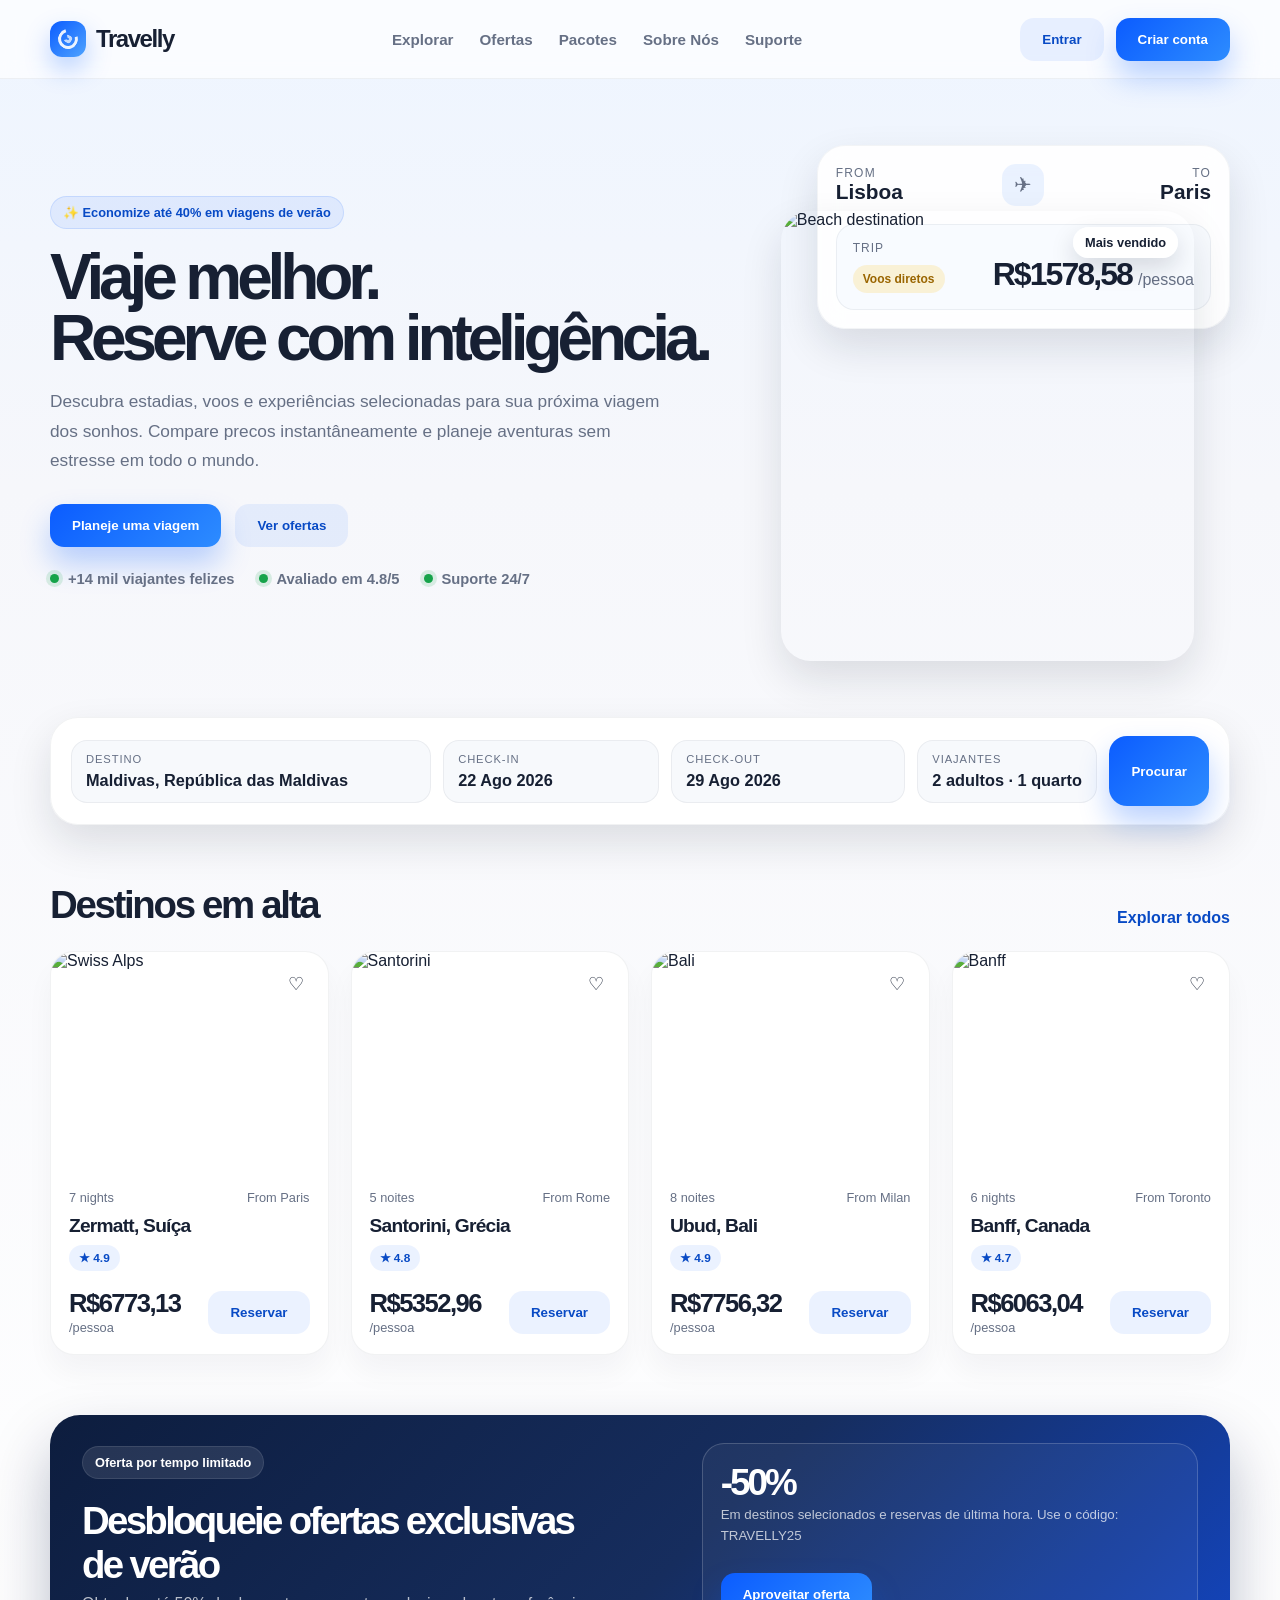
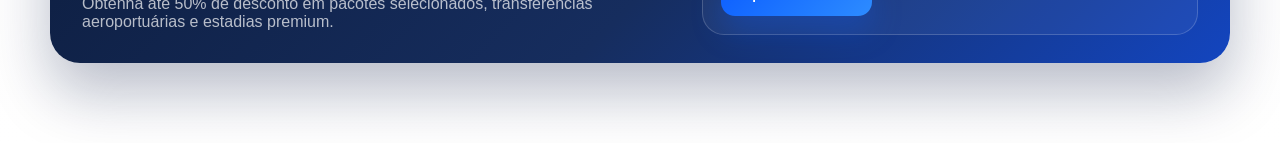
==== commit e4307e80: "Aprimorando Página De Suporte e Substituição da Page Review por Sobre Nós em todas as páginas de nav" ====
--- a/index.html
+++ b/index.html
@@ -20,7 +20,7 @@
           <a href="#explore">Explorar</a>
           <a href="#offers">Ofertas</a>
           <a href="/pages/packages.html">Pacotes</a>
-          <a href="/pages/review.html">Avaliações</a>
+          <a href="/pages/support.html#about">Sobre Nós</a>
           <a href="/pages/support.html">Suporte</a>
         </nav>
 
--- a/styles.css
+++ b/styles.css
@@ -25,6 +25,16 @@
 
 a { text-decoration: none; color: inherit; }
 
+#submit-container {
+  display: flex;
+  justify-self: center;
+  align-items: center;
+  margin-top: 1.5rem;
+  border-radius: 8px;
+  width: 30%;
+  height: 3rem;
+}
+
 .container {
 	width: min(1180px, calc(100% - 32px));
 	margin: 0 auto;
@@ -32,13 +42,23 @@
 }
 
 .container-support {
+	max-width: 100%;
+	margin: 0 auto;
+	padding: 5rem 5rem;
+	display: flex;
+	align-items: center;
+	justify-content: space-between;
+	gap: 0rem;
+}
+
+.container-about {
 	min-width: 100%;
 	margin: 0 auto;
-	padding: 5rem 5rem;
-	display: flex;
-	align-items: center;
-	justify-content: space-between;
-	gap: 4rem;
+	padding: 5rem 4.2rem;
+	display: flex;
+	align-items: center;
+	justify-content: space-between;
+	gap: 1rem;
 }
 
 .topbar {
@@ -142,8 +162,15 @@
 }
 
 .support-hero {
+	min-height: 36rem;
 	position: relative;
 	padding: 2rem 0rem;
+}
+
+.support-about {
+	position: relative;
+	padding: 2rem 0rem;
+	background-color: #0b5cff;
 }
 
 .hero-inner {
@@ -449,8 +476,49 @@
 	padding: 18px;
 }
 
+.email-support {
+  width: 100%;
+  padding: 12px;
+  border-radius: 8px;
+  border: 1px solid rgba(23, 32, 51, 0.06);
+  font-size: 1rem;
+  margin-top: 12px;
+}
+
 .promo-box .discount { font-size: 2.3rem; font-weight: 800; letter-spacing: -0.08em; }
 .promo-box small { display: block; line-height: 1.6; color: rgba(255, 255, 255, 0.72); }
+
+.text-container {
+	min-width: 49.1rem;
+	min-height: auto;
+	padding: 2rem 3rem;
+	border-radius: 1rem;
+	background-color: lightgrey;
+}
+
+.img-container {
+	min-width: 50rem;
+	min-height: auto;
+	padding: 0rem 16.5rem;
+	border-radius: 1rem;
+}
+
+.about-container {
+	max-width: 50rem;
+	min-height: 16.2rem;
+	padding: 3rem 2rem;
+	border-radius: 1rem;
+	background-color: rgba(252, 252, 252, 0.900);
+}
+
+.contact-container {
+	min-width: 10rem;
+	min-height: auto;
+	margin-right: 2rem;
+	padding: 4rem 5rem;
+	border-radius: 1rem;
+	background-color: rgba(252, 252, 252, 0.900);
+}
 
 @media (max-width: 1024px) {
 	.hero-inner, .cta-banner, .cards { grid-template-columns: 1fr 1fr; }
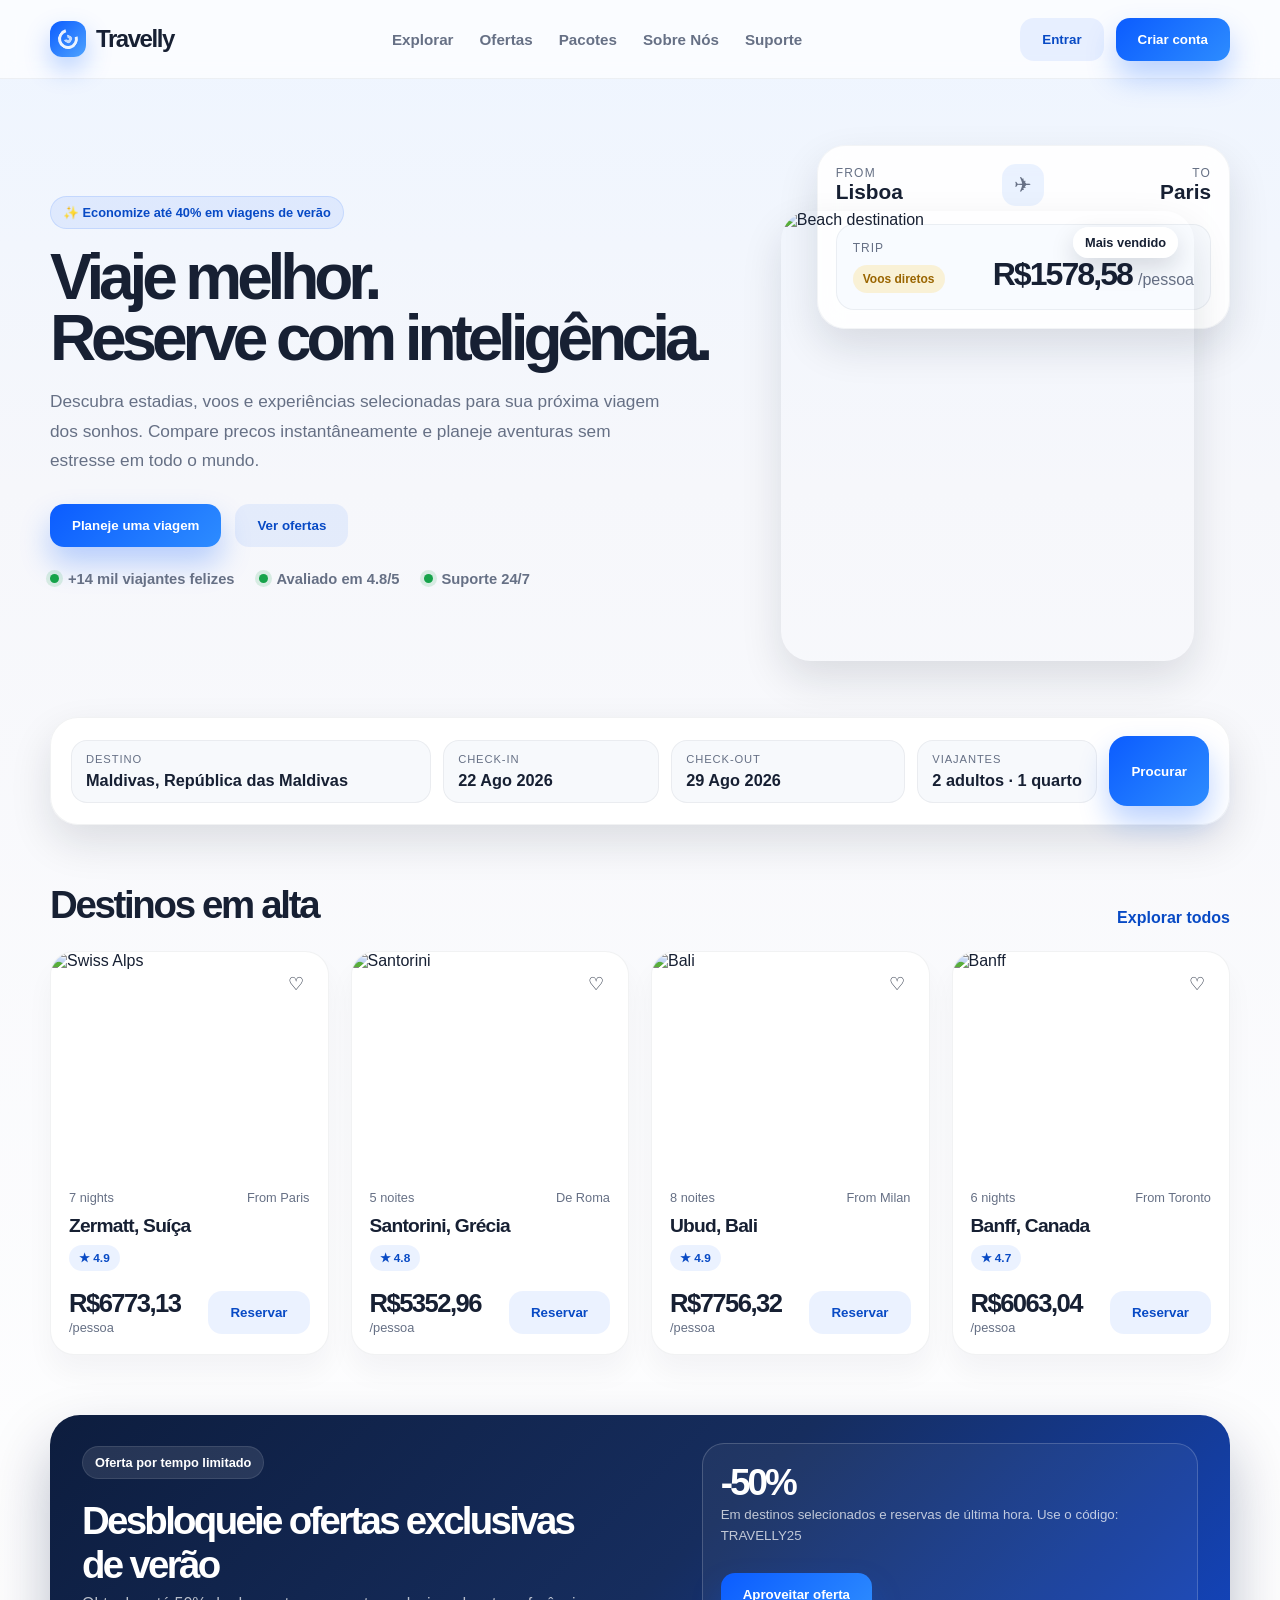
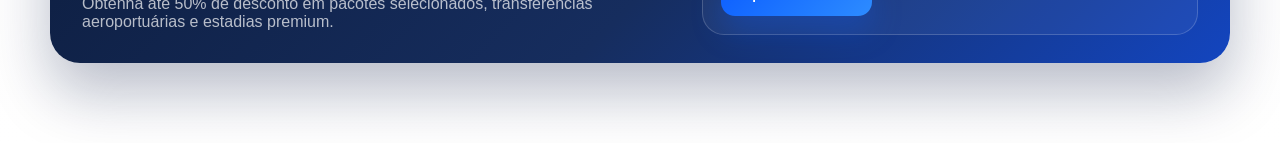
==== commit 904dd3b7: "Tradução" ====
--- a/index.html
+++ b/index.html
@@ -154,7 +154,7 @@
             <div class="card-body">
               <div class="meta-row">
                 <span>5 noites</span>
-                <span>From Rome</span>
+                <span>De Roma</span>
               </div>
               <h3 class="destination">Santorini, Grécia</h3>
               <div class="rating">★ 4.8</div>
--- a/styles.css
+++ b/styles.css
@@ -35,6 +35,12 @@
   height: 3rem;
 }
 
+#support-title {
+  margin-bottom: 1rem;
+  padding: 0rem -2rem 0rem 0rem;
+  transform: translateX(-0.3rem);
+}
+
 .container {
 	width: min(1180px, calc(100% - 32px));
 	margin: 0 auto;
@@ -93,8 +99,8 @@
 	height: 36px;
 	border-radius: 12px;
 	background: linear-gradient(135deg, var(--primary), #4ea3ff);
+	box-shadow: 0 12px 26px rgba(11, 92, 255, 0.28);
 	position: relative;
-	box-shadow: 0 12px 26px rgba(11, 92, 255, 0.28);
 }
 
 .brand-mark::before,
@@ -199,6 +205,10 @@
 	line-height: 0.96;
 	letter-spacing: -0.08em;
 	margin: 0 0 18px;
+}
+
+b {
+	align-content: left;
 }
 
 .lead {
@@ -489,35 +499,144 @@
 .promo-box small { display: block; line-height: 1.6; color: rgba(255, 255, 255, 0.72); }
 
 .text-container {
-	min-width: 49.1rem;
-	min-height: auto;
+	max-width: 100%;
+	max-height: auto;
 	padding: 2rem 3rem;
 	border-radius: 1rem;
 	background-color: lightgrey;
+	transform: translateX(-0.9rem);
 }
 
 .img-container {
-	min-width: 50rem;
-	min-height: auto;
-	padding: 0rem 16.5rem;
+	max-width: 50rem;
+	max-height: auto;
+	padding: 0rem 5.9rem 0rem 10rem;
 	border-radius: 1rem;
 }
 
 .about-container {
 	max-width: 50rem;
 	min-height: 16.2rem;
-	padding: 3rem 2rem;
+	padding: 3rem 2rem; 
 	border-radius: 1rem;
-	background-color: rgba(252, 252, 252, 0.900);
+	background-color: lightgrey;
 }
 
 .contact-container {
-	min-width: 10rem;
+	min-width: 10rem; 
 	min-height: auto;
 	margin-right: 2rem;
 	padding: 4rem 5rem;
 	border-radius: 1rem;
-	background-color: rgba(252, 252, 252, 0.900);
+	background-color: lightgrey; 
+}
+
+.chat-btn {
+  position: fixed;
+  bottom: 24px;
+  right: 24px;
+  z-index: 1000;
+  background: linear-gradient(135deg, var(--primary), #4ea3ff);
+  color: #ffffff;
+  border: none;
+  border-radius: 999px;
+  padding: 14px 22px;
+  font-family: Arial, sans-serif;
+  font-size: 1rem;
+  font-weight: bold;
+  cursor: pointer;
+  box-shadow: 0 8px 20px rgba(0, 0, 0, 0.2);
+  transition: transform 0.2s ease, background-color 0.2s ease;
+}
+
+.chat-btn:hover {
+  background-color: #084ac5;
+  transform: translateY(-2px);
+  box-shadow: 0 12px 26px rgba(11, 92, 255, 0.28);
+}
+
+/* Janela do Mini Chat */
+.chat-janela {
+  display: none; /* Escondida por padrão */
+  flex-direction: column;
+  position: fixed;
+  bottom: 84px; /* Fica logo acima do botão */
+  right: 24px;
+  width: 310px;
+  height: 380px;
+  background-color: #ffffff;
+  border-radius: 16px;
+  box-shadow: 0 18px 42px rgba(15, 23, 42, 0.18);
+  border: 1px solid rgba(23, 32, 51, 0.08);
+  overflow: hidden;
+  z-index: 1000;
+  font-family: Arial, sans-serif;
+}
+
+/* Classe ativada pelo JavaScript para mostrar o chat */
+.chat-janela.aberto {
+  display: flex;
+}
+
+.chat-topo {
+  background-color: #0b5cff;
+  color: #ffffff;
+  padding: 14px 16px;
+  display: flex;
+  justify-content: space-between;
+  align-items: center;
+  font-weight: bold;
+}
+
+.chat-fechar {
+  background: none;
+  border: none;
+  color: #ffffff;
+  font-size: 1.1rem;
+  cursor: pointer;
+}
+
+.chat-mensagens {
+  flex: 1;
+  padding: 16px;
+  background-color: #f4f7fb;
+  overflow-y: auto;
+}
+
+.msg-atendente {
+  background-color: #ffffff;
+  color: #172033;
+  padding: 10px 14px;
+  border-radius: 12px 12px 12px 2px;
+  font-size: 0.9rem;
+  max-width: 85%;
+  box-shadow: 0 2px 6px rgba(0, 0, 0, 0.05);
+}
+
+.chat-rodape {
+  display: flex;
+  padding: 10px;
+  gap: 8px;
+  background-color: #ffffff;
+  border-top: 1px solid rgba(23, 32, 51, 0.08);
+}
+
+.chat-rodape input {
+  flex: 1;
+  padding: 8px 12px;
+  border: 1px solid #d0d5dd;
+  border-radius: 8px;
+  outline: none;
+}
+
+.chat-rodape button {
+  background-color: #0b5cff;
+  color: #ffffff;
+  border: none;
+  border-radius: 8px;
+  padding: 8px 14px;
+  font-weight: bold;
+  cursor: pointer;
 }
 
 @media (max-width: 1024px) {
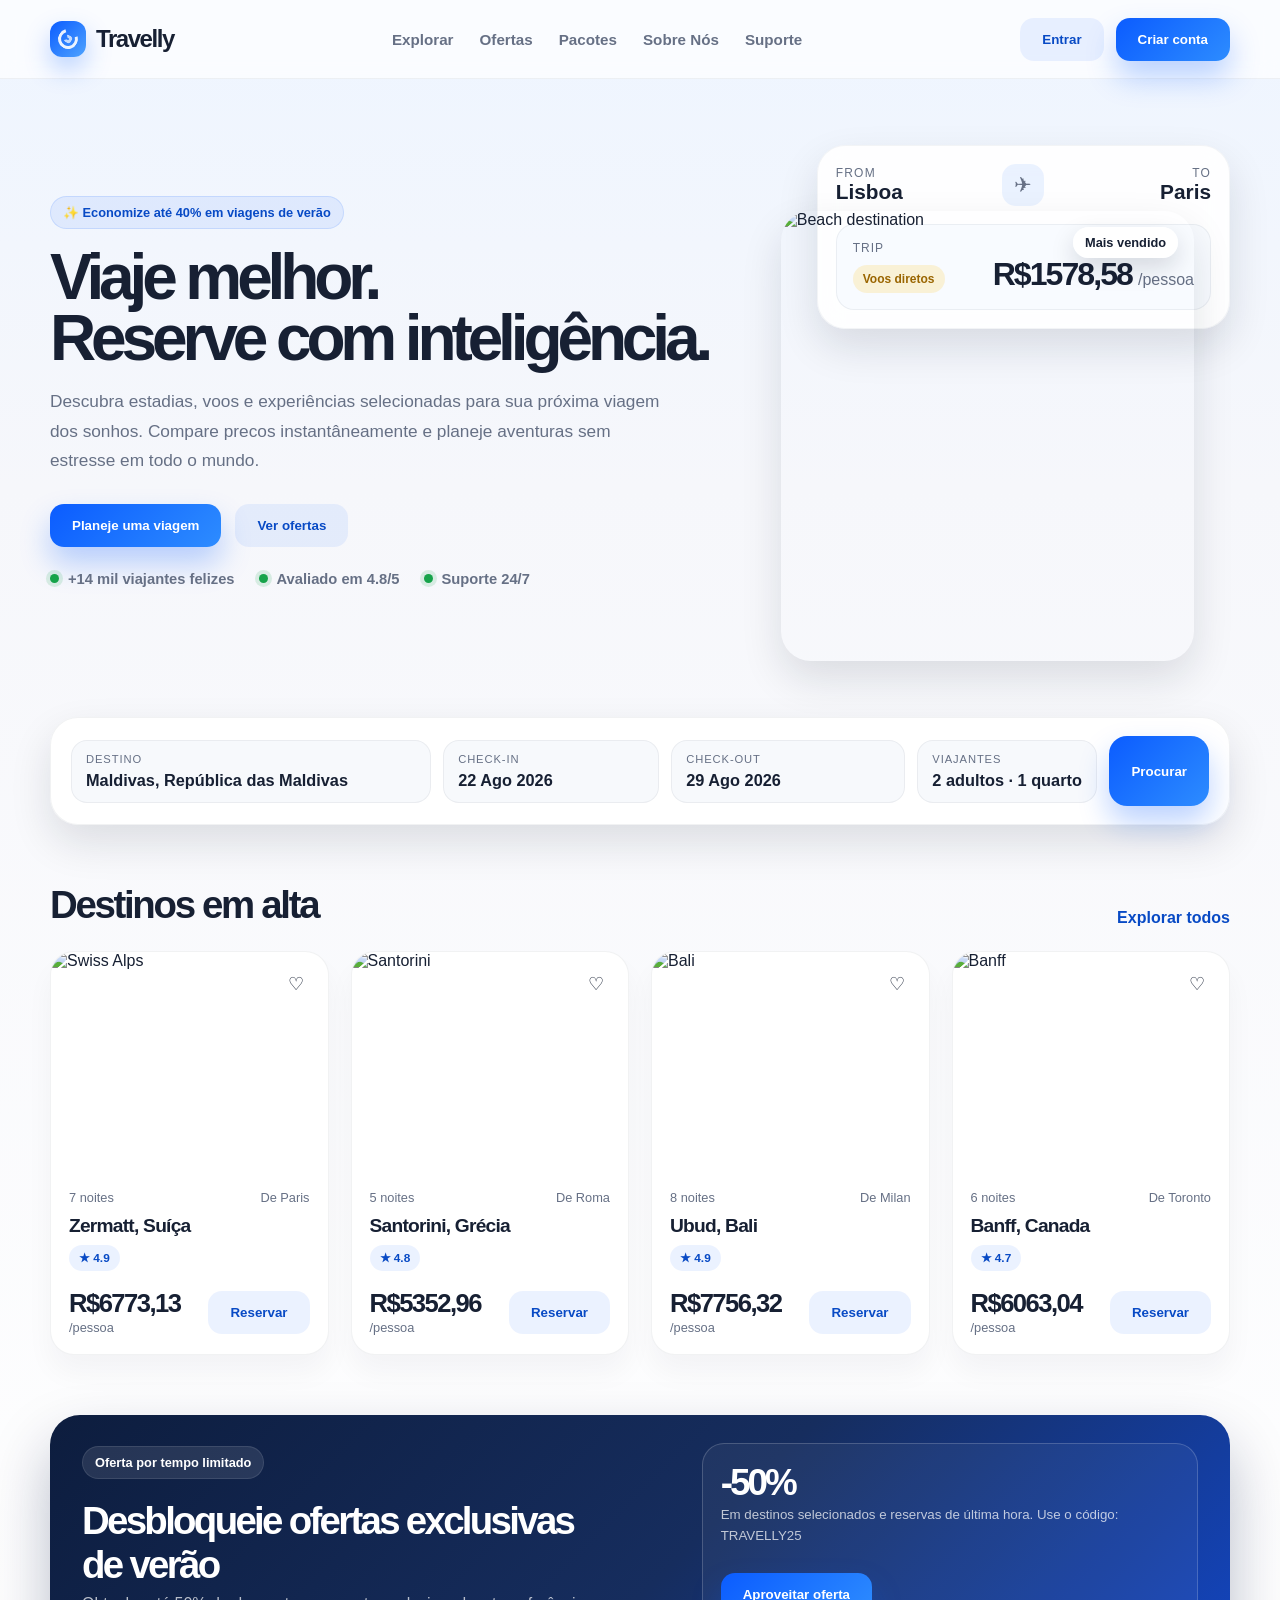
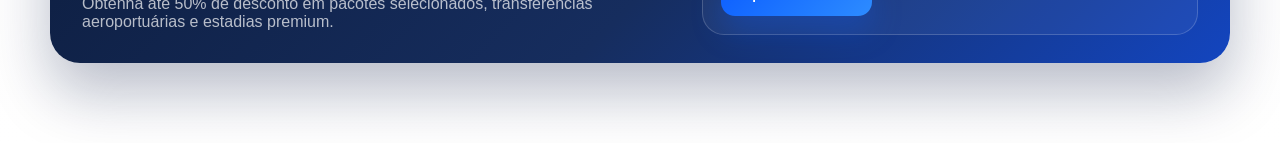
==== commit ed5f942e: "push hoje 25/11" ====
--- a/index.html
+++ b/index.html
@@ -131,8 +131,8 @@
             </div>
             <div class="card-body">
               <div class="meta-row">
-                <span>7 nights</span>
-                <span>From Paris</span>
+                <span>7 noites</span>
+                <span>De Paris</span>
               </div>
               <h3 class="destination">Zermatt, Suíça</h3>
               <div class="rating">★ 4.9</div>
@@ -176,7 +176,7 @@
             <div class="card-body">
               <div class="meta-row">
                 <span>8 noites</span>
-                <span>From Milan</span>
+                <span>De Milan</span>
               </div>
               <h3 class="destination">Ubud, Bali</h3>
               <div class="rating">★ 4.9</div>
@@ -197,8 +197,8 @@
             </div>
             <div class="card-body">
               <div class="meta-row">
-                <span>6 nights</span>
-                <span>From Toronto</span>
+                <span>6 noites</span>
+                <span>De Toronto</span>
               </div>
               <h3 class="destination">Banff, Canada</h3>
               <div class="rating">★ 4.7</div>
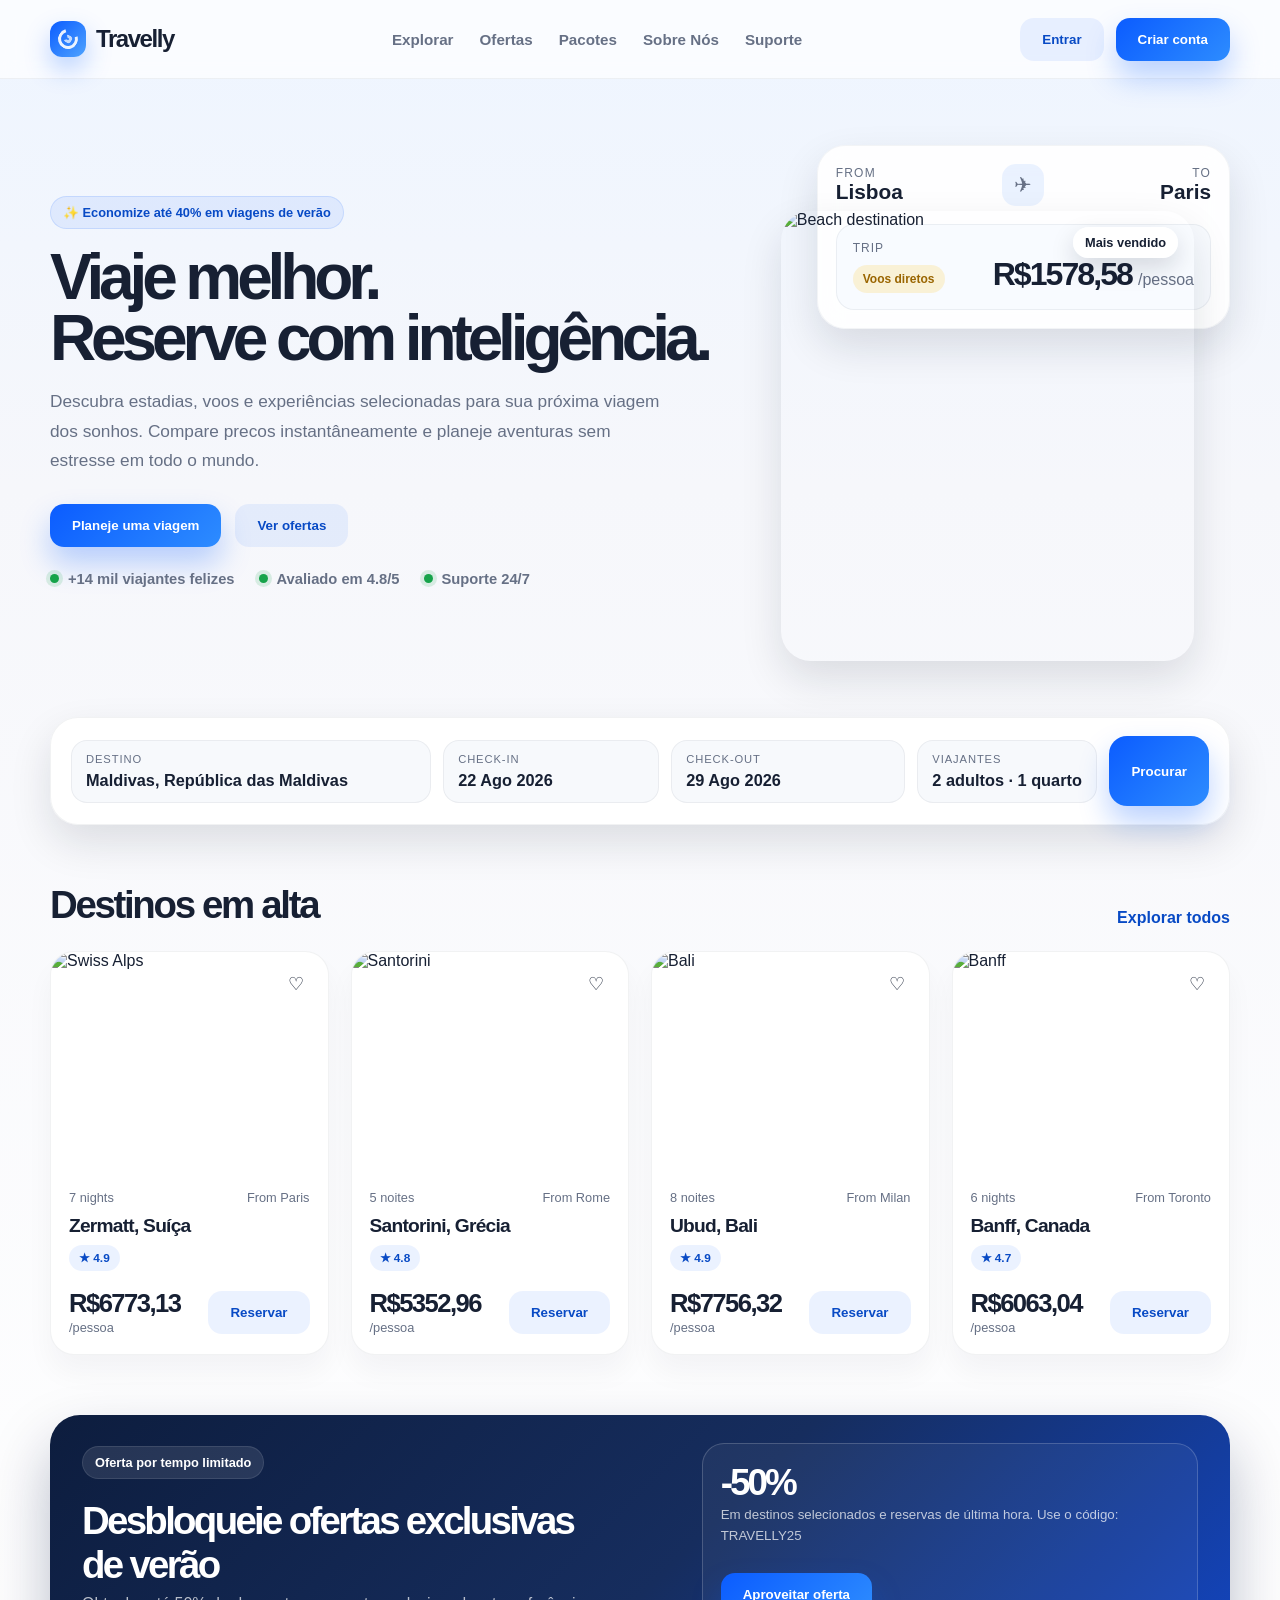
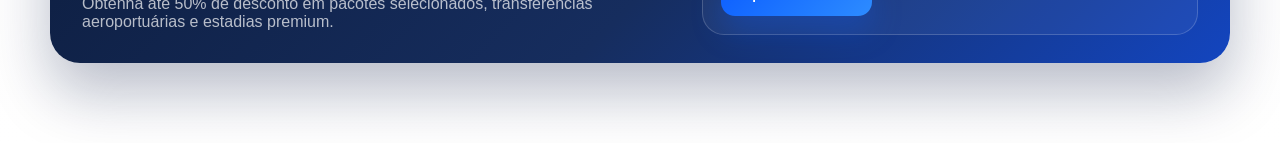
==== commit 68aee8d8: "25/11" ====
--- a/index.html
+++ b/index.html
@@ -4,7 +4,7 @@
   <head>
     <meta charset="UTF-8" />
     <meta name="viewport" content="width=device-width, initial-scale=1.0" />
-    <link rel="stylesheet" href="styles.css" />
+    <link rel="stylesheet" href="/CSS/styles.css" />
     <title>Travelly | Reserve sua próxima aventura</title> 
   </head>
   <body>
@@ -120,7 +120,7 @@
       <div class="container">
         <div class="section-head" id="explore">
           <h2>Destinos em alta</h2>
-          <a href="#" class="link-more">Explorar todos</a>
+          <a href="/pages/packages.html" class="link-more">Explorar todos</a>
         </div>
 
         <section class="cards" aria-label="Destinations">
@@ -131,8 +131,8 @@
             </div>
             <div class="card-body">
               <div class="meta-row">
-                <span>7 noites</span>
-                <span>De Paris</span>
+                <span>7 nights</span>
+                <span>From Paris</span>
               </div>
               <h3 class="destination">Zermatt, Suíça</h3>
               <div class="rating">★ 4.9</div>
@@ -141,7 +141,7 @@
                   <strong>R$6773,13</strong>
                   <span>/pessoa</span>
                 </div>
-                <button class="btn btn-secondary">Reservar</button>
+                <button class="btn btn-secondary booking">Reservar</button>
               </div>
             </div>
           </article>
@@ -154,7 +154,7 @@
             <div class="card-body">
               <div class="meta-row">
                 <span>5 noites</span>
-                <span>De Roma</span>
+                <span>From Rome</span>
               </div>
               <h3 class="destination">Santorini, Grécia</h3>
               <div class="rating">★ 4.8</div>
@@ -176,7 +176,7 @@
             <div class="card-body">
               <div class="meta-row">
                 <span>8 noites</span>
-                <span>De Milan</span>
+                <span>From Milan</span>
               </div>
               <h3 class="destination">Ubud, Bali</h3>
               <div class="rating">★ 4.9</div>
@@ -197,8 +197,8 @@
             </div>
             <div class="card-body">
               <div class="meta-row">
-                <span>6 noites</span>
-                <span>De Toronto</span>
+                <span>6 nights</span>
+                <span>From Toronto</span>
               </div>
               <h3 class="destination">Banff, Canada</h3>
               <div class="rating">★ 4.7</div>
--- a/CSS/styles.css
+++ b/CSS/styles.css
@@ -0,0 +1,659 @@
+ :root {
+	--primary: #0b5cff;
+	--primary-dark: #084ac5;
+	--accent: #ffb703;
+	--text: #172033;
+	--muted: #667085;
+	--card: #ffffff;
+	--bg: #f4f7fb;
+	--success: #16a34a;
+	--shadow: 0 18px 42px rgba(15, 23, 42, 0.12);
+}
+
+* { box-sizing: border-box; }
+
+html { scroll-behavior: smooth; }
+
+body {
+	margin: 0;
+	font-family: Arial, Helvetica, sans-serif;
+	background: linear-gradient(180deg, #eef5ff 0%, #f6f7fb 28%, #ffffff 100%);
+	color: var(--text);
+}
+
+img { max-width: 100%; display: block; }
+
+a { text-decoration: none; color: inherit; }
+
+#submit-container {
+  display: flex;
+  justify-self: center;
+  align-items: center;
+  margin-top: 1.5rem;
+  border-radius: 8px;
+  width: 30%;
+  height: 3rem;
+}
+
+#support-title {
+  margin-bottom: 1rem;
+  padding: 0rem -2rem 0rem 0rem;
+  transform: translateX(-0.3rem);
+}
+
+.container {
+	width: min(1180px, calc(100% - 32px));
+	margin: 0 auto;
+
+}
+
+.container-support {
+	max-width: 100%;
+	margin: 0 auto;
+	padding: 5rem 5rem;
+	display: flex;
+	align-items: center;
+	justify-content: space-between;
+	gap: 0rem;
+}
+
+.container-about {
+	min-width: 100%;
+	margin: 0 auto;
+	padding: 5rem 4.2rem;
+	display: flex;
+	align-items: center;
+	justify-content: space-between;
+	gap: 1rem;
+}
+
+.topbar {
+	background: rgba(255, 255, 255, 0.7);
+	-webkit-backdrop-filter: blur(10px);
+	backdrop-filter: blur(10px);
+	border-bottom: 1px solid rgba(23, 32, 51, 0.06);
+	position: sticky;
+	top: 0;
+	z-index: 50;
+}
+
+.nav {
+	display: flex;
+	align-items: center;
+	justify-content: space-between;
+	gap: 20px;
+	min-height: 78px;
+}
+
+.brand {
+	display: flex;
+	align-items: center;
+	gap: 10px;
+	font-weight: 800;
+	font-size: 1.5rem;
+	letter-spacing: -0.06em;
+}
+
+.brand-mark {
+	width: 36px;
+	height: 36px;
+	border-radius: 12px;
+	background: linear-gradient(135deg, var(--primary), #4ea3ff);
+	box-shadow: 0 12px 26px rgba(11, 92, 255, 0.28);
+	position: relative;
+}
+
+.brand-mark::before,
+.brand-mark::after {
+	content: "";
+	position: absolute;
+	inset: 8px;
+	border-radius: 50%;
+	border: 3px solid rgba(255, 255, 255, 0.9);
+	border-top-color: transparent;
+	transform: rotate(30deg);
+}
+
+.brand-mark::after {
+	inset: 14px;
+	border-color: rgba(255, 255, 255, 0.7);
+	border-left-color: transparent;
+}
+
+.nav-links {
+	display: flex;
+	align-items: center;
+	gap: 26px;
+	color: var(--muted);
+	font-weight: 600;
+	font-size: 0.95rem;
+}
+
+.nav-links a:hover { color: var(--text); }
+
+.nav-actions {
+	display: flex;
+	align-items: center;
+	gap: 12px;
+}
+
+.btn {
+	display: inline-flex;
+	align-items: center;
+	justify-content: center;
+	border: none;
+	border-radius: 14px;
+	padding: 14px 22px;
+	font-weight: 700;
+	cursor: pointer;
+	transition: transform 0.2s ease, box-shadow 0.2s ease;
+}
+
+.btn:hover { transform: translateY(-1px); }
+
+.btn-primary {
+	background: linear-gradient(135deg, var(--primary), #2d8cff);
+	color: white;
+	box-shadow: 0 16px 30px rgba(11, 92, 255, 0.28);
+}
+
+.btn-secondary {
+	background: rgba(11, 92, 255, 0.08);
+	color: var(--primary-dark);
+}
+
+.booking {
+	
+}
+
+.hero {
+	position: relative;
+	padding: 42px 0 72px;
+}
+
+.support-hero {
+	min-height: 36rem;
+	position: relative;
+	padding: 2rem 0rem;
+}
+
+.support-about {
+	position: relative;
+	padding: 2rem 0rem;
+	background-color: #0b5cff;
+}
+
+.hero-inner {
+	display: grid;
+	grid-template-columns: 1.2fr 0.8fr;
+	align-items: center;
+	gap: 32px;
+}
+
+.eyebrow {
+	display: inline-flex;
+	align-items: center;
+	gap: 8px;
+	background: rgba(11, 92, 255, 0.08);
+	color: var(--primary-dark);
+	border: 1px solid rgba(11, 92, 255, 0.12);
+	padding: 8px 12px;
+	border-radius: 999px;
+	font-size: 0.8rem;
+	font-weight: 700;
+	margin-bottom: 18px;
+}
+
+h1 {
+	font-size: clamp(2.8rem, 5vw, 5rem);
+	line-height: 0.96;
+	letter-spacing: -0.08em;
+	margin: 0 0 18px;
+}
+
+b {
+	align-content: left;
+}
+
+.lead {
+	font-size: 1.08rem;
+	color: var(--muted);
+	line-height: 1.7;
+	max-width: 620px;
+}
+
+.hero-actions {
+	display: flex;
+	align-items: center;
+	gap: 14px;
+	margin: 28px 0 24px;
+}
+
+.mini-meta {
+	display: flex;
+	flex-wrap: wrap;
+	align-items: center;
+	gap: 24px;
+	color: var(--muted);
+	font-size: 0.92rem;
+	font-weight: 600;
+}
+
+.mini-meta span { display: flex; align-items: center; gap: 9px; }
+
+.dot {
+	width: 9px;
+	height: 9px;
+	border-radius: 50%;
+	background: var(--success);
+	box-shadow: 0 0 0 4px rgba(22, 163, 74, 0.14);
+}
+
+.hero-visual { position: relative; min-height: 540px; }
+
+.flight-card {
+	position: absolute;
+	right: 0;
+	top: 24px;
+	width: min(90%, 420px);
+	background: rgba(255, 255, 255, 0.9);
+	-webkit-backdrop-filter: blur(12px);
+	backdrop-filter: blur(12px);
+	border: 1px solid rgba(100, 116, 139, 0.08);
+	border-radius: 28px;
+	box-shadow: var(--shadow);
+	padding: 18px;
+}
+
+.flight-hero {
+	position: absolute;
+	left: 10px;
+	bottom: 0;
+	width: min(90%, 430px);
+	border-radius: 30px;
+	overflow: hidden;
+	box-shadow: var(--shadow);
+}
+
+.flight-hero img { width: 100%; height: 450px; object-fit: cover; }
+
+.badge {
+	position: absolute;
+	top: 16px;
+	right: 16px;
+	background: rgba(255, 255, 255, 0.9);
+	color: var(--text);
+	border-radius: 999px;
+	padding: 8px 12px;
+	font-size: 0.8rem;
+	font-weight: 700;
+	box-shadow: 0 10px 25px rgba(15, 23, 42, 0.15);
+}
+
+.journey {
+	display: grid;
+	grid-template-columns: 1fr auto 1fr;
+	align-items: center;
+	gap: 14px;
+	margin-bottom: 18px;
+	font-size: 0.88rem;
+	color: var(--muted);
+}
+
+.city { font-size: 1.3rem; font-weight: 800; color: var(--text); }
+
+.airplane {
+	width: 42px;
+	height: 42px;
+	display: grid;
+	place-items: center;
+	font-size: 1.3rem;
+	background: rgba(11, 92, 255, 0.08);
+	border-radius: 14px;
+}
+
+.flight-info {
+	display: flex;
+	justify-content: space-between;
+	align-items: end;
+	gap: 12px;
+	background: #f8fbff;
+	border: 1px solid rgba(23, 32, 51, 0.06);
+	border-radius: 18px;
+	padding: 16px;
+}
+
+.price { display: flex; align-items: baseline; gap: 6px; }
+.price strong { font-size: 2rem; letter-spacing: -0.06em; }
+.price span { color: var(--muted); }
+
+.tag {
+	display: inline-block;
+	background: rgba(255, 183, 3, 0.16);
+	color: #9a6500;
+	border-radius: 999px;
+	padding: 7px 10px;
+	font-size: 0.75rem;
+	font-weight: 800;
+}
+
+.booking-bar { position: relative; margin-top: -16px; z-index: 10; }
+
+.booking-panel {
+	background: rgba(255, 255, 255, 0.9);
+	border: 1px solid rgba(23, 32, 51, 0.06);
+	border-radius: 28px;
+	box-shadow: var(--shadow);
+	padding: 18px 20px;
+}
+
+.booking-grid {
+	display: grid;
+	grid-template-columns: 2fr 1.2fr 1.3fr 1fr auto;
+	gap: 12px;
+	align-items: center;
+}
+
+.field {
+	background: #f7f9fc;
+	border: 1px solid rgba(23, 32, 51, 0.06);
+	border-radius: 16px;
+	padding: 12px 14px;
+}
+
+.field small {
+	display: block;
+	font-size: 0.7rem;
+	color: var(--muted);
+	margin-bottom: 6px;
+	text-transform: uppercase;
+	letter-spacing: 0.08em;
+}
+
+.field strong { display: block; font-size: 1.02rem; }
+.search-btn { height: 100%; min-height: 70px; border-radius: 18px; }
+
+main { padding: 58px 0 80px; }
+
+.section-head {
+	display: flex;
+	align-items: end;
+	justify-content: space-between;
+	gap: 20px;
+	margin-bottom: 24px;
+}
+
+.section-head h2 {
+	margin: 0;
+	font-size: clamp(2rem, 3vw, 2.7rem);
+	letter-spacing: -0.06em;
+}
+
+.link-more { color: var(--primary-dark); font-weight: 700; }
+
+.cards {
+	display: grid;
+	grid-template-columns: repeat(4, minmax(0, 1fr));
+	gap: 22px;
+}
+
+.card {
+	background: var(--card);
+	border: 1px solid rgba(23, 32, 51, 0.06);
+	border-radius: 24px;
+	overflow: hidden;
+	box-shadow: 0 18px 28px rgba(15, 23, 42, 0.04);
+}
+
+.card-media { position: relative; height: 220px; }
+.card-media img { width: 100%; height: 100%; object-fit: cover; }
+
+.favorite {
+	position: absolute;
+	top: 14px;
+	right: 14px;
+	width: 36px;
+	height: 36px;
+	border-radius: 50%;
+	display: grid;
+	place-items: center;
+	background: rgba(255, 255, 255, 0.9);
+	font-size: 1.1rem;
+}
+
+.card-body { padding: 18px; }
+
+.meta-row {
+	display: flex;
+	justify-content: space-between;
+	gap: 12px;
+	color: var(--muted);
+	font-size: 0.8rem;
+	margin-bottom: 10px;
+}
+
+.destination {
+	font-size: 1.2rem;
+	font-weight: 800;
+	letter-spacing: -0.04em;
+	margin: 0 0 8px;
+}
+
+.rating {
+	display: inline-flex;
+	align-items: center;
+	gap: 6px;
+	background: rgba(11, 92, 255, 0.08);
+	color: var(--primary-dark);
+	padding: 6px 10px;
+	border-radius: 999px;
+	font-size: 0.74rem;
+	font-weight: 700;
+}
+
+.price-row {
+	display: flex;
+	justify-content: space-between;
+	align-items: center;
+	margin-top: 18px;
+	gap: 12px;
+}
+
+.price-row strong { font-size: 1.6rem; letter-spacing: -0.06em; }
+.price-row span { color: var(--muted); font-size: 0.8rem; }
+
+.cta-banner {
+	margin-top: 60px;
+	background: linear-gradient(135deg, #0d1d3e, #162d5e 54%, #1345bf);
+	border-radius: 30px;
+	padding: 28px 32px;
+	color: white;
+	display: grid;
+	grid-template-columns: 1.2fr 1fr;
+	align-items: center;
+	gap: 24px;
+	box-shadow: 0 30px 60px rgba(7, 22, 64, 0.28);
+}
+
+.cta-banner h3 {
+	margin: 0 0 8px;
+	font-size: clamp(2rem, 3vw, 3rem);
+	letter-spacing: -0.07em;
+}
+
+.cta-banner p { margin: 0; color: rgba(255, 255, 255, 0.7); font-size: 1rem; }
+
+.promo-box {
+	background: rgba(255, 255, 255, 0.05);
+	border: 1px solid rgba(255, 255, 255, 0.18);
+	border-radius: 22px;
+	padding: 18px;
+}
+
+.email-support {
+  width: 100%;
+  padding: 12px;
+  border-radius: 8px;
+  border: 1px solid rgba(23, 32, 51, 0.06);
+  font-size: 1rem;
+  margin-top: 12px;
+}
+
+.promo-box .discount { font-size: 2.3rem; font-weight: 800; letter-spacing: -0.08em; }
+.promo-box small { display: block; line-height: 1.6; color: rgba(255, 255, 255, 0.72); }
+
+.text-container {
+	max-width: 100%;
+	max-height: auto;
+	padding: 2rem 3rem;
+	border-radius: 1rem;
+	background-color: lightgrey;
+	transform: translateX(-0.9rem);
+}
+
+.img-container {
+	max-width: 50rem;
+	max-height: auto;
+	padding: 0rem 5.9rem 0rem 10rem;
+	border-radius: 1rem;
+}
+
+.about-container {
+	max-width: 50rem;
+	min-height: 16.2rem;
+	padding: 3rem 2rem; 
+	border-radius: 1rem;
+	background-color: lightgrey;
+}
+
+.contact-container {
+	min-width: 10rem; 
+	min-height: auto;
+	margin-right: 2rem;
+	padding: 4rem 5rem;
+	border-radius: 1rem;
+	background-color: lightgrey; 
+}
+
+.chat-btn {
+  position: fixed;
+  bottom: 24px;
+  right: 24px;
+  z-index: 1000;
+  background: linear-gradient(135deg, var(--primary), #4ea3ff);
+  color: #ffffff;
+  border: none;
+  border-radius: 999px;
+  padding: 14px 22px;
+  font-family: Arial, sans-serif;
+  font-size: 1rem;
+  font-weight: bold;
+  cursor: pointer;
+  box-shadow: 0 8px 20px rgba(0, 0, 0, 0.2);
+  transition: transform 0.2s ease, background-color 0.2s ease;
+}
+
+.chat-btn:hover {
+  background-color: #084ac5;
+  transform: translateY(-2px);
+  box-shadow: 0 12px 26px rgba(11, 92, 255, 0.28);
+}
+
+/* Janela do Mini Chat */
+.chat-janela {
+  display: none; /* Escondida por padrão */
+  flex-direction: column;
+  position: fixed;
+  bottom: 84px; /* Fica logo acima do botão */
+  right: 24px;
+  width: 310px;
+  height: 380px;
+  background-color: #ffffff;
+  border-radius: 16px;
+  box-shadow: 0 18px 42px rgba(15, 23, 42, 0.18);
+  border: 1px solid rgba(23, 32, 51, 0.08);
+  overflow: hidden;
+  z-index: 1000;
+  font-family: Arial, sans-serif;
+}
+
+/* Classe ativada pelo JavaScript para mostrar o chat */
+.chat-janela.aberto {
+  display: flex;
+}
+
+.chat-topo {
+  background-color: #0b5cff;
+  color: #ffffff;
+  padding: 14px 16px;
+  display: flex;
+  justify-content: space-between;
+  align-items: center;
+  font-weight: bold;
+}
+
+.chat-fechar {
+  background: none;
+  border: none;
+  color: #ffffff;
+  font-size: 1.1rem;
+  cursor: pointer;
+}
+
+.chat-mensagens {
+  flex: 1;
+  padding: 16px;
+  background-color: #f4f7fb;
+  overflow-y: auto;
+}
+
+.msg-atendente {
+  background-color: #ffffff;
+  color: #172033;
+  padding: 10px 14px;
+  border-radius: 12px 12px 12px 2px;
+  font-size: 0.9rem;
+  max-width: 85%;
+  box-shadow: 0 2px 6px rgba(0, 0, 0, 0.05);
+}
+
+.chat-rodape {
+  display: flex;
+  padding: 10px;
+  gap: 8px;
+  background-color: #ffffff;
+  border-top: 1px solid rgba(23, 32, 51, 0.08);
+}
+
+.chat-rodape input {
+  flex: 1;
+  padding: 8px 12px;
+  border: 1px solid #d0d5dd;
+  border-radius: 8px;
+  outline: none;
+}
+
+.chat-rodape button {
+  background-color: #0b5cff;
+  color: #ffffff;
+  border: none;
+  border-radius: 8px;
+  padding: 8px 14px;
+  font-weight: bold;
+  cursor: pointer;
+}
+
+@media (max-width: 1024px) {
+	.hero-inner, .cta-banner, .cards { grid-template-columns: 1fr 1fr; }
+	.booking-grid { grid-template-columns: 1fr 1fr 1fr; }
+	.search-btn { min-height: 58px; }
+}
+
+@media (max-width: 760px) {
+	.nav-links, .nav-actions { display: none; }
+	.hero-inner, .cards, .booking-grid, .cta-banner { grid-template-columns: 1fr; }
+	.hero-visual { min-height: 420px; }
+	.flight-card { width: 100%; position: relative; top: 0; }
+	.flight-hero { position: relative; left: 0; width: 100%; }
+	.section-head { flex-direction: column; align-items: flex-start; }
+}
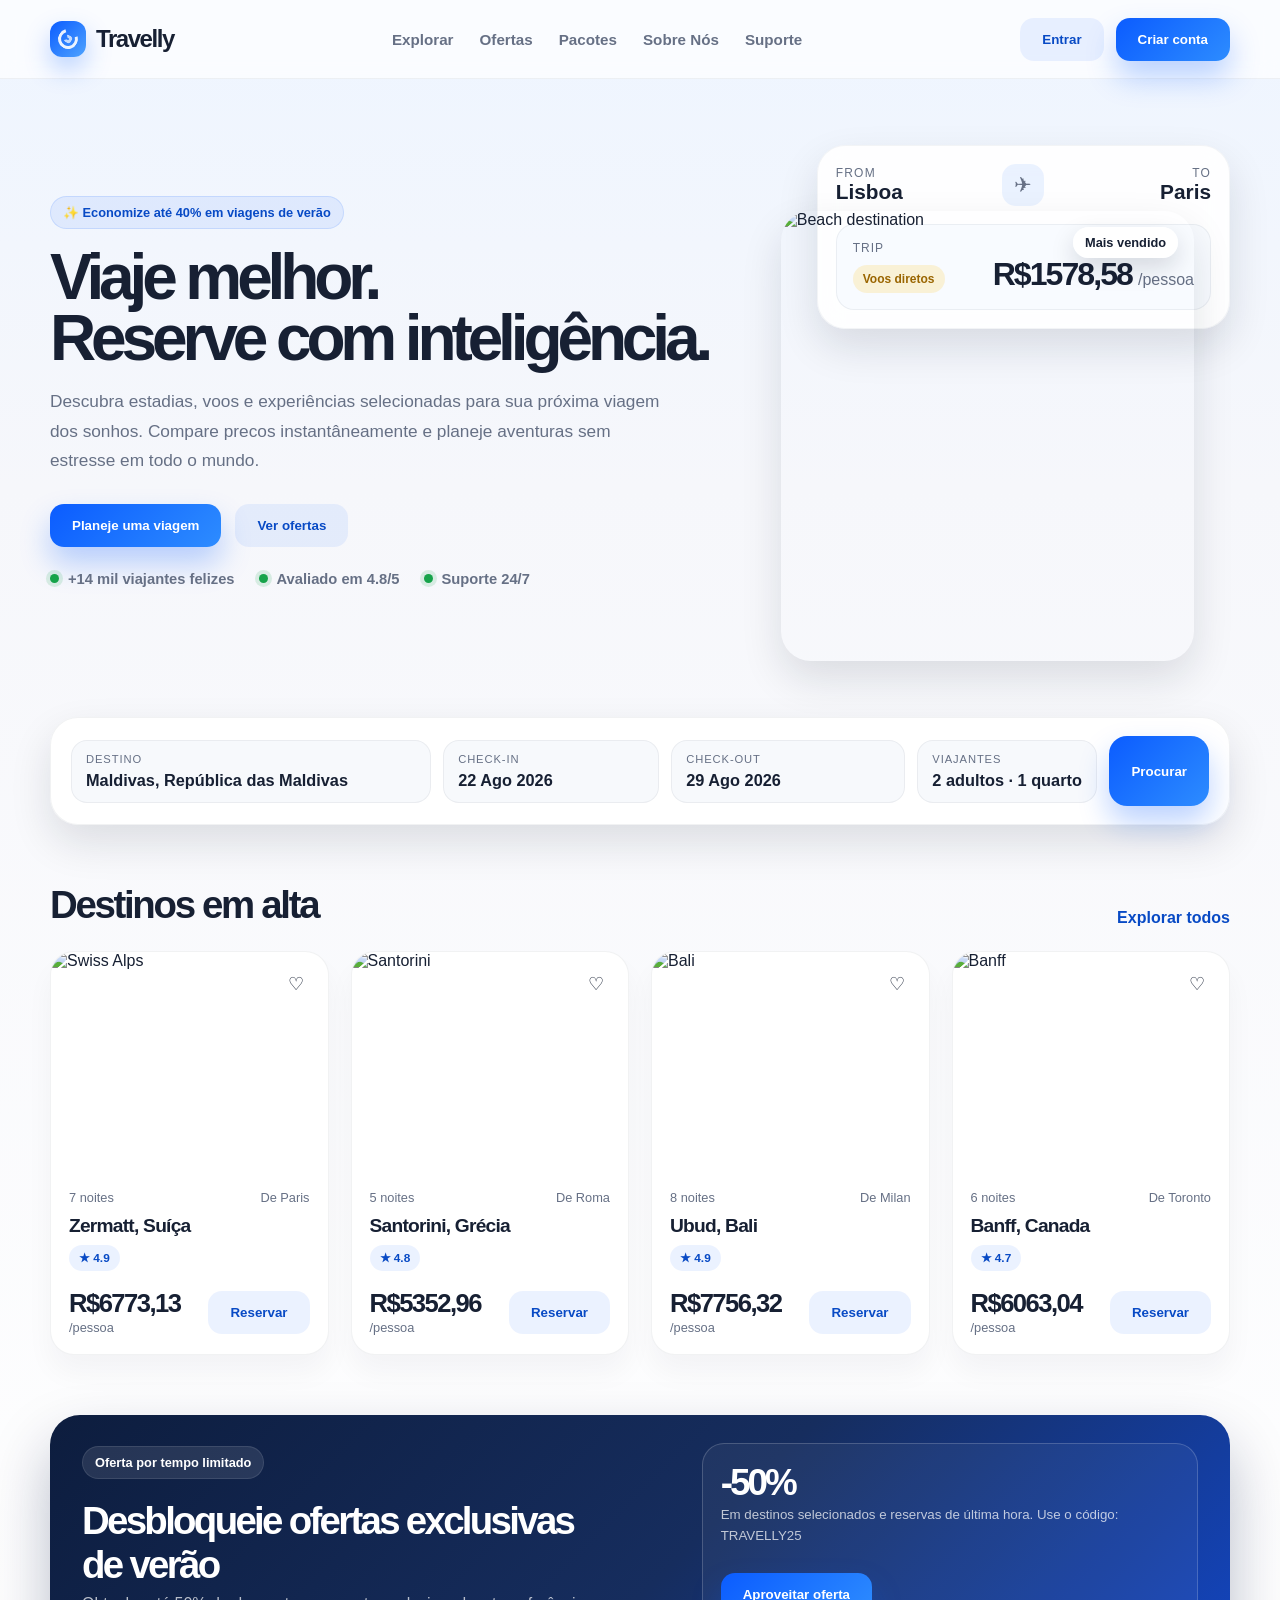
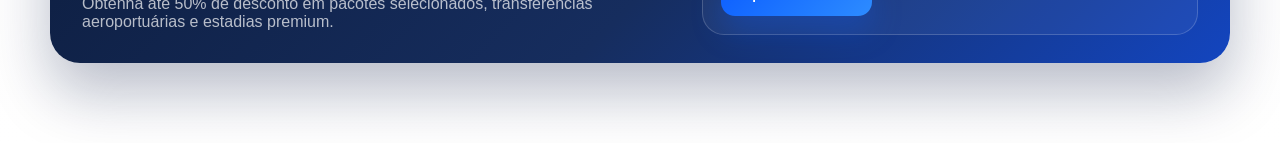
==== commit a0acf49a: "Teste" ====
--- a/index.html
+++ b/index.html
@@ -131,8 +131,8 @@
             </div>
             <div class="card-body">
               <div class="meta-row">
-                <span>7 nights</span>
-                <span>From Paris</span>
+                <span>7 noites</span>
+                <span>De Paris</span>
               </div>
               <h3 class="destination">Zermatt, Suíça</h3>
               <div class="rating">★ 4.9</div>
@@ -154,7 +154,7 @@
             <div class="card-body">
               <div class="meta-row">
                 <span>5 noites</span>
-                <span>From Rome</span>
+                <span>De Roma</span>
               </div>
               <h3 class="destination">Santorini, Grécia</h3>
               <div class="rating">★ 4.8</div>
@@ -176,7 +176,7 @@
             <div class="card-body">
               <div class="meta-row">
                 <span>8 noites</span>
-                <span>From Milan</span>
+                <span>De Milan</span>
               </div>
               <h3 class="destination">Ubud, Bali</h3>
               <div class="rating">★ 4.9</div>
@@ -197,8 +197,8 @@
             </div>
             <div class="card-body">
               <div class="meta-row">
-                <span>6 nights</span>
-                <span>From Toronto</span>
+                <span>6 noites</span>
+                <span>De Toronto</span>
               </div>
               <h3 class="destination">Banff, Canada</h3>
               <div class="rating">★ 4.7</div>
